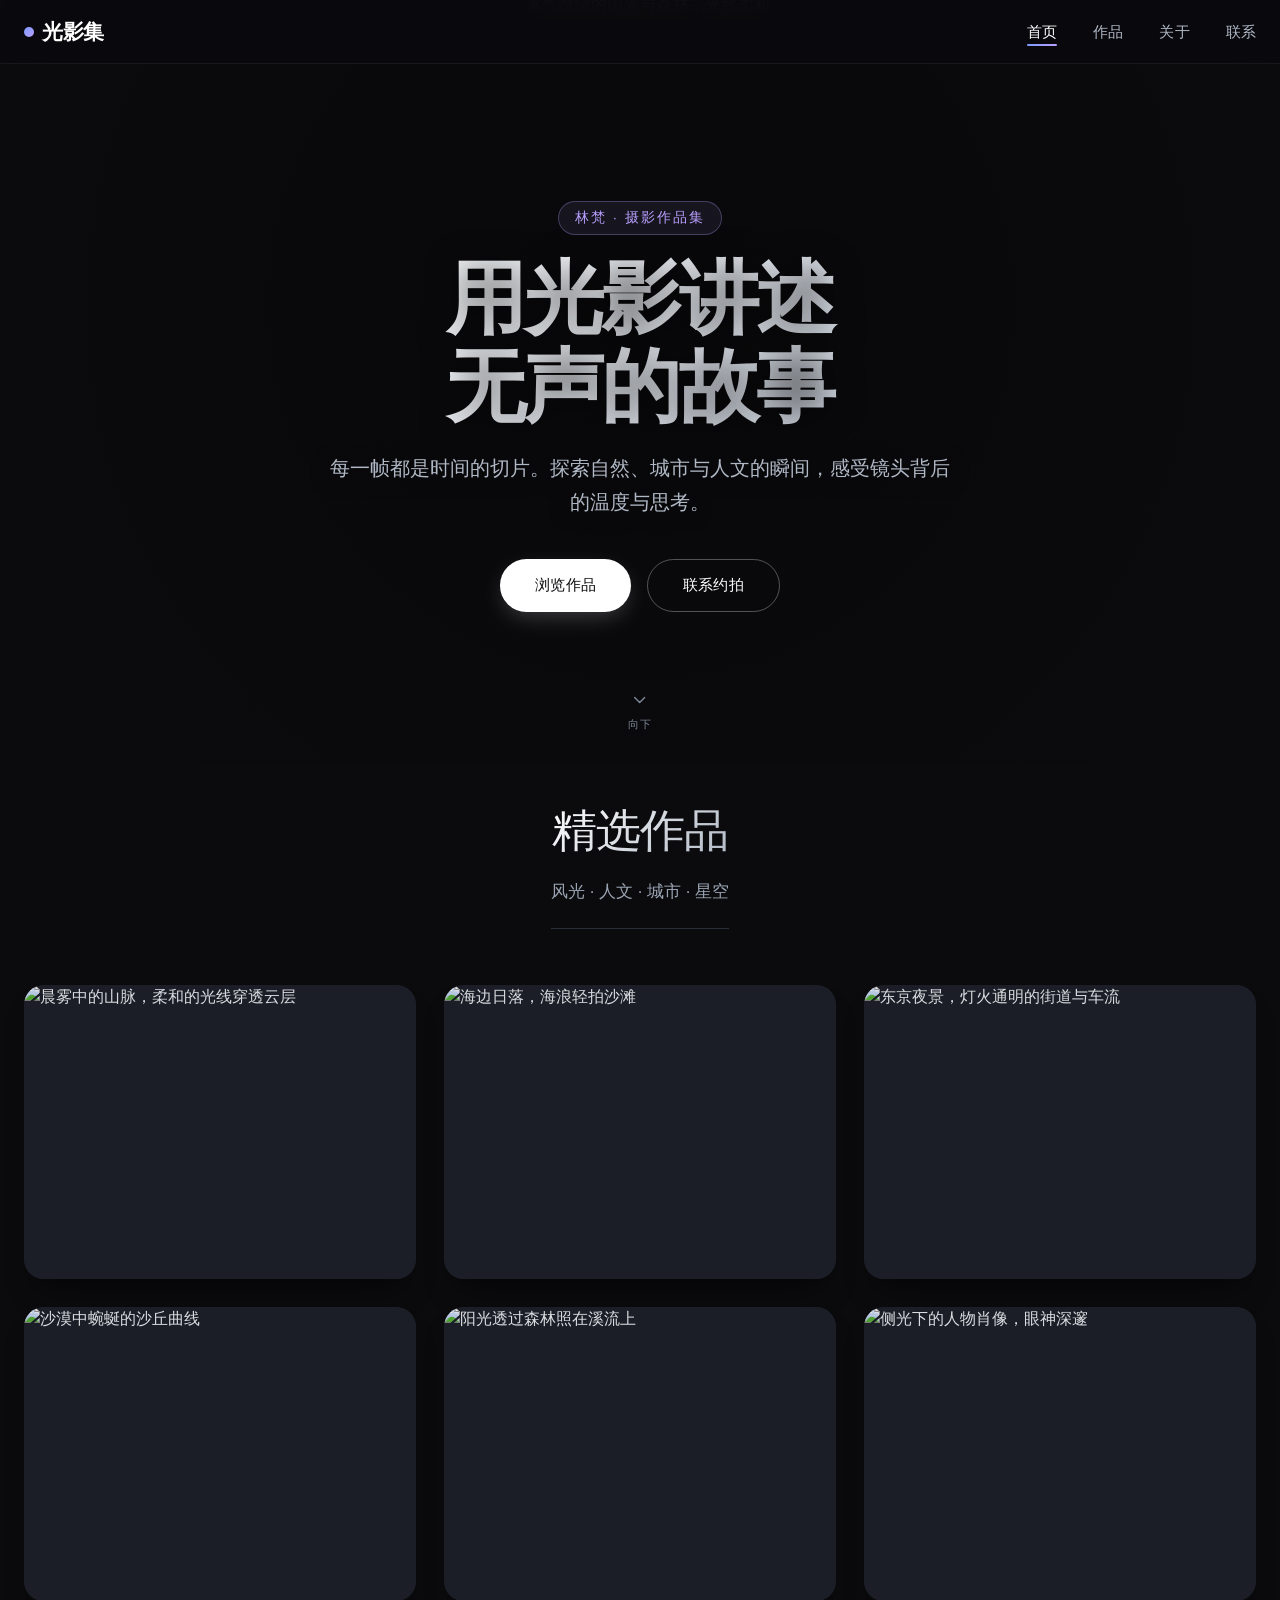
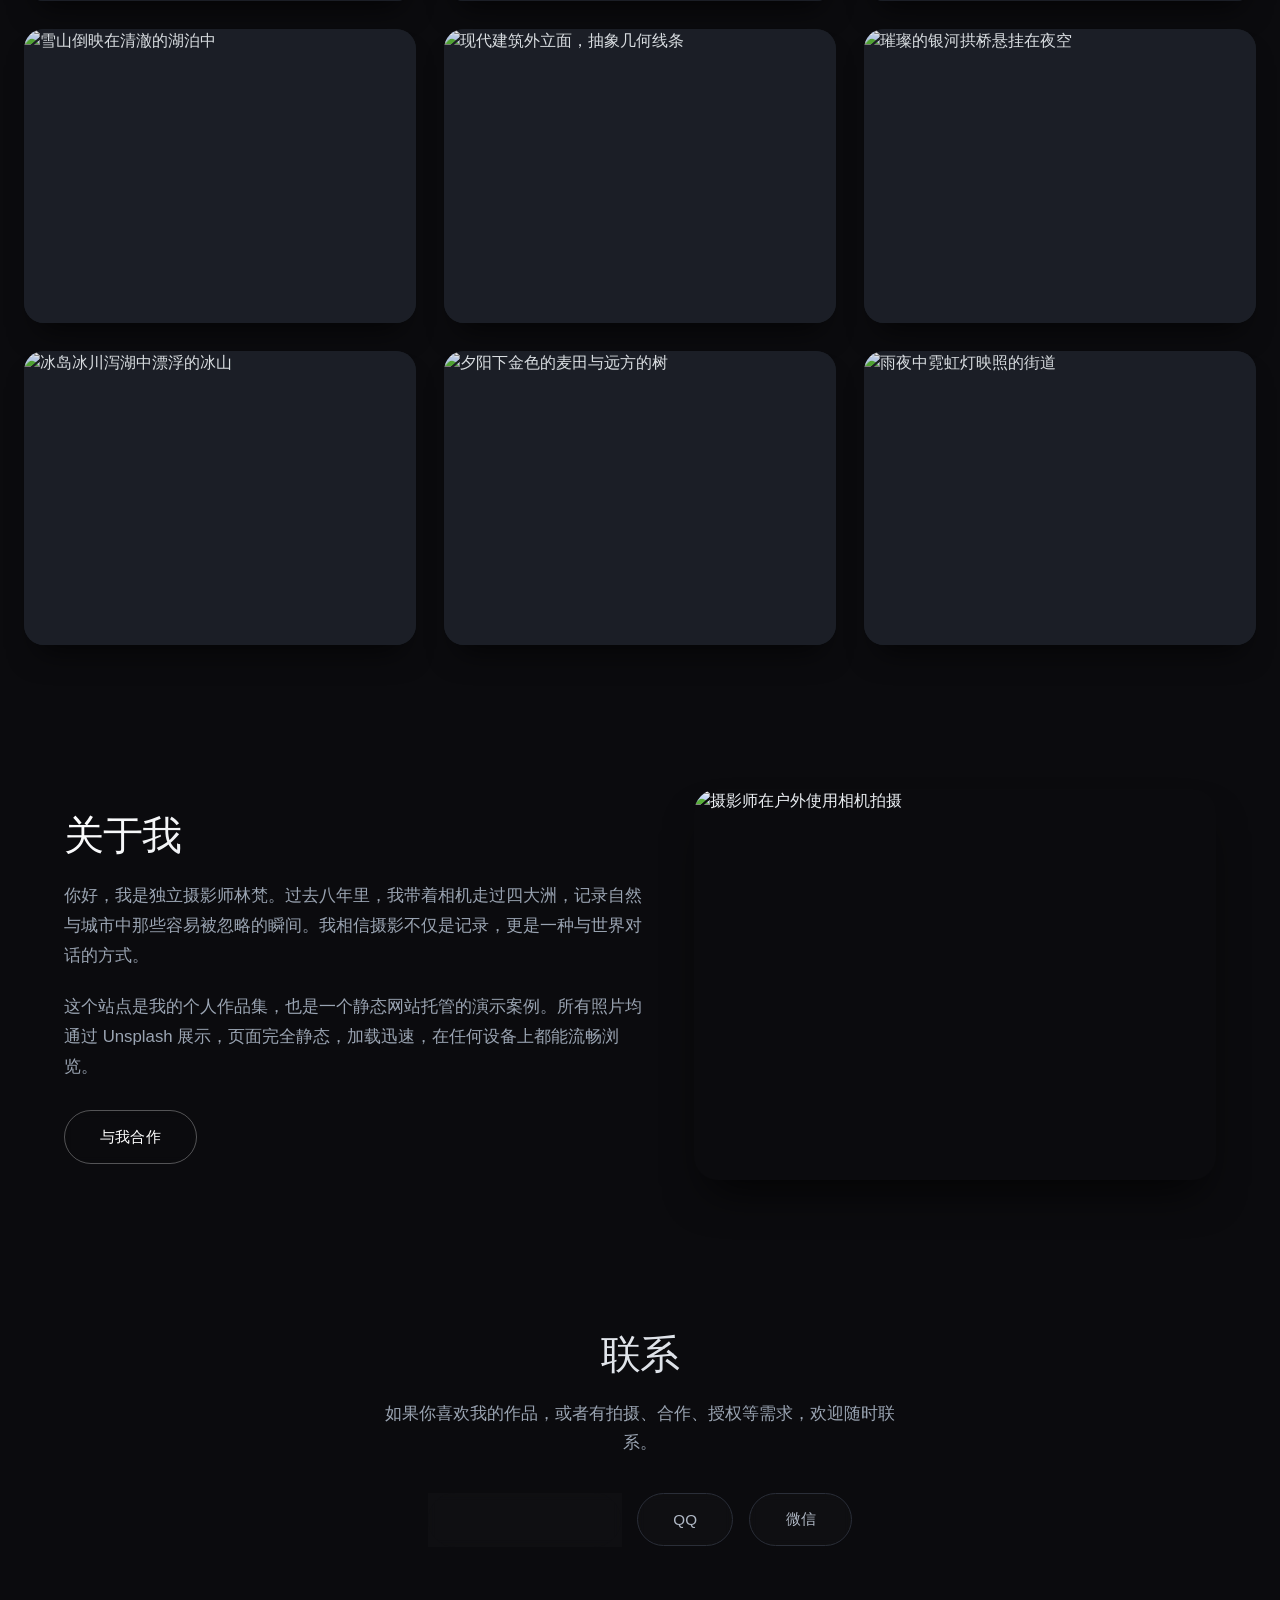
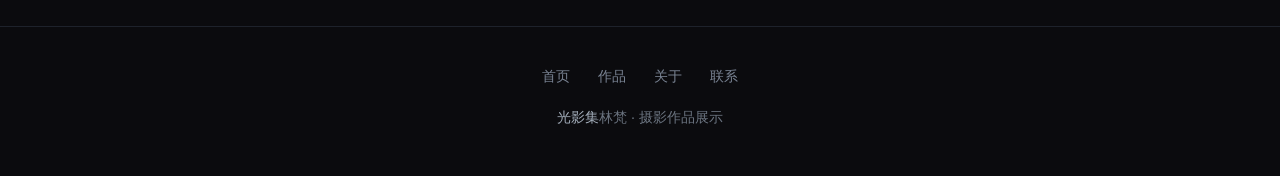
==== guangyingji/index.html @ c577c466 "reset guangyingji qrcode url" ====
<!DOCTYPE html><html lang="zh-CN"><head><meta charset="UTF-8"><meta name="viewport" content="width=device-width, initial-scale=1.0"><title>林梵光影集 · 摄影作品展示</title><style>*{margin:0;padding:0;box-sizing:border-box;}html{scroll-behavior:smooth;scroll-padding-top:90px;}body{font-family:-apple-system,BlinkMacSystemFont,'Segoe UI',Roboto,'Helvetica Neue',Arial,'Noto Sans','PingFang SC','Microsoft YaHei',sans-serif,'Apple Color Emoji','Segoe UI Emoji','Segoe UI Symbol','Noto Color Emoji';background-color:#0b0b0e;color:#eaeef2;line-height:1.5;-webkit-font-smoothing:antialiased;overflow-x:hidden;}.navbar{position:fixed;top:0;left:0;width:100%;z-index:100;padding:1rem 1.5rem;background:rgba(11,11,14,0.72);backdrop-filter:blur(16px);-webkit-backdrop-filter:blur(16px);border-bottom:1px solid rgba(255,255,255,0.06);transition:background 0.3s ease,box-shadow 0.3s ease;}.navbar.scrolled{background:rgba(11,11,14,0.9);box-shadow:0 4px 30px rgba(0,0,0,0.4);}.nav-container{max-width:1440px;margin:0 auto;display:flex;align-items:center;justify-content:space-between;gap:2rem;}.nav-logo{font-size:1.3rem;font-weight:600;letter-spacing:-0.02em;color:#ffffff;text-decoration:none;display:flex;align-items:center;gap:0.5rem;}.nav-logo span{display:inline-block;width:10px;height:10px;background:linear-gradient(135deg,#7d9bff,#b8a0ff);border-radius:50%;}.nav-links{display:flex;align-items:center;gap:2.25rem;list-style:none;}.nav-links a{text-decoration:none;color:#b0b8c5;font-size:0.95rem;font-weight:400;letter-spacing:0.01em;position:relative;padding:0.25rem 0;transition:color 0.25s ease;cursor:pointer;}.nav-links a::after{content:'';position:absolute;left:0;bottom:-2px;width:0;height:2px;background:linear-gradient(90deg,#7d9bff,#b8a0ff);transition:width 0.3s cubic-bezier(0.2,0.9,0.3,1);border-radius:2px;}.nav-links a:hover{color:#ffffff;}.nav-links a:hover::after{width:100%;}.nav-links a.active{color:#ffffff;}.nav-links a.active::after{width:100%;}.nav-toggle{display:none;flex-direction:column;gap:5px;cursor:pointer;background:transparent;border:none;padding:4px;}.nav-toggle span{display:block;width:24px;height:2px;background:#eaeef2;border-radius:2px;transition:transform 0.3s ease,opacity 0.3s ease;}.hero{position:relative;min-height:85vh;display:flex;align-items:center;justify-content:center;text-align:center;overflow:hidden;padding:7rem 1.5rem 4rem;}.hero-bg{position:absolute;inset:0;z-index:0;}.hero-bg img{width:100%;height:100%;object-fit:cover;display:block;filter:brightness(0.45) contrast(1.08) saturate(0.9);transform:scale(1.02);transition:transform 8s ease;}.hero:hover .hero-bg img{transform:scale(1.08);}.hero-overlay{position:absolute;inset:0;z-index:1;background:radial-gradient(circle at 50% 40%,rgba(0,0,0,0.25) 0%,rgba(11,11,14,0.85) 100%),linear-gradient(to bottom,rgba(11,11,14,0.3) 0%,rgba(11,11,14,0.95) 90%,#0b0b0e 100%);}.hero-content{position:relative;z-index:2;max-width:900px;margin:0 auto;animation:fadeInUp 1s cubic-bezier(0.2,0.9,0.3,1) both;}@keyframes fadeInUp{from{opacity:0;transform:translateY(24px);}to{opacity:1;transform:translateY(0);}}.hero-content .hero-tagline{display:inline-block;font-size:0.85rem;font-weight:500;letter-spacing:0.15em;text-transform:uppercase;color:#b8a0ff;margin-bottom:1.25rem;padding:0.35rem 1rem;border:1px solid rgba(184,160,255,0.3);border-radius:100px;background:rgba(184,160,255,0.08);backdrop-filter:blur(4px);}.hero-content h1{font-size:clamp(2.6rem,7vw,5rem);font-weight:600;letter-spacing:-0.03em;line-height:1.1;margin-bottom:1.25rem;background:linear-gradient(135deg,#ffffff 0%,#c8d0dc 100%);-webkit-background-clip:text;background-clip:text;color:transparent;text-shadow:0 4px 30px rgba(0,0,0,0.5);}.hero-content p{font-size:clamp(1rem,2vw,1.25rem);font-weight:300;color:#b0b8c5;max-width:620px;margin:0 auto 2.5rem;line-height:1.7;text-shadow:0 2px 20px rgba(0,0,0,0.6);}.hero-actions{display:flex;flex-wrap:wrap;gap:1rem;justify-content:center;}.btn{display:inline-flex;align-items:center;justify-content:center;padding:0.9rem 2.2rem;font-size:0.95rem;font-weight:500;font-family:inherit;border-radius:100px;text-decoration:none;cursor:pointer;border:none;transition:transform 0.25s ease,box-shadow 0.3s ease,background 0.3s ease,color 0.3s ease;letter-spacing:0.01em;}.btn-primary{background:#ffffff;color:#0b0b0e;box-shadow:0 8px 24px -6px rgba(255,255,255,0.25);}.btn-primary:hover{transform:translateY(-2px);background:#f0f2f5;box-shadow:0 14px 32px -8px rgba(255,255,255,0.35);}.btn-outline{background:transparent;color:#ffffff;border:1.5px solid rgba(255,255,255,0.3);backdrop-filter:blur(4px);}.btn-outline:hover{transform:translateY(-2px);border-color:rgba(255,255,255,0.7);background:rgba(255,255,255,0.06);box-shadow:0 10px 28px -10px rgba(255,255,255,0.2);}.scroll-indicator{position:absolute;bottom:2rem;left:50%;transform:translateX(-50%);z-index:3;display:flex;flex-direction:column;align-items:center;gap:0.4rem;color:#7a8494;font-size:0.7rem;letter-spacing:0.12em;text-transform:uppercase;animation:bounce 2.4s infinite;cursor:pointer;text-decoration:none;transition:color 0.3s;}.scroll-indicator:hover{color:#b0b8c5;}.scroll-indicator svg{width:20px;height:20px;stroke:currentColor;stroke-width:1.8;fill:none;}@keyframes bounce{0%,20%,50%,80%,100%{transform:translateX(-50%) translateY(0);}40%{transform:translateX(-50%) translateY(6px);}60%{transform:translateX(-50%) translateY(3px);}}.gallery{max-width:1440px;margin:0 auto;padding:2rem 1.5rem 4rem;scroll-margin-top:80px;}.gallery-header{display:flex;flex-direction:column;align-items:center;text-align:center;margin-bottom:3.5rem;}.gallery-header h2{font-size:clamp(1.9rem,4vw,2.8rem);font-weight:500;letter-spacing:-0.02em;background:linear-gradient(135deg,#ffffff 0%,#b0b8c5 100%);-webkit-background-clip:text;background-clip:text;color:transparent;margin-bottom:0.9rem;}.gallery-header p{font-size:1.05rem;font-weight:300;color:#9aa4b2;max-width:600px;margin:0 auto;border-bottom:1px solid #2a2e38;padding-bottom:1.5rem;}.photo-grid{display:grid;grid-template-columns:repeat(auto-fill,minmax(300px,1fr));gap:1.75rem;}.photo-card{position:relative;border-radius:20px;overflow:hidden;background-color:#16191f;box-shadow:0 20px 30px -15px rgba(0,0,0,0.7);transition:transform 0.3s cubic-bezier(0.2,0.9,0.3,1),box-shadow 0.3s ease;aspect-ratio:4 / 3;cursor:pointer;display:block;}.photo-card:hover{transform:translateY(-6px);box-shadow:0 30px 40px -15px rgba(0,0,0,0.9);}.photo-card img{width:100%;height:100%;object-fit:cover;display:block;transition:transform 0.6s cubic-bezier(0.2,0.9,0.3,1),filter 0.3s ease;filter:brightness(0.92) contrast(1.02);background:#1f232b;}.photo-card:hover img{transform:scale(1.04);filter:brightness(1) contrast(1.05);}.photo-overlay{position:absolute;inset:0;background:linear-gradient(to top,rgba(0,0,0,0.75) 0%,rgba(0,0,0,0.2) 50%,transparent 100%);opacity:0;transition:opacity 0.35s ease;display:flex;flex-direction:column;justify-content:flex-end;padding:1.5rem;pointer-events:none;}.photo-card:hover .photo-overlay{opacity:1;}.photo-overlay h3{font-size:1.3rem;font-weight:500;letter-spacing:-0.01em;color:white;margin-bottom:0.25rem;transform:translateY(8px);transition:transform 0.35s cubic-bezier(0.2,0.9,0.3,1);}.photo-overlay p{font-size:0.85rem;font-weight:400;color:#cbd5e1;text-transform:uppercase;letter-spacing:0.04em;transform:translateY(8px);transition:transform 0.35s cubic-bezier(0.2,0.9,0.3,1) 0.05s;}.photo-card:hover .photo-overlay h3,.photo-card:hover .photo-overlay p{transform:translateY(0);}.lightbox{position:fixed;inset:0;z-index:1000;display:flex;align-items:center;justify-content:center;opacity:0;visibility:hidden;transition:opacity 0.4s ease,visibility 0.4s ease;}.lightbox.open{opacity:1;visibility:visible;}.lightbox-backdrop{position:absolute;inset:0;background:rgba(5,5,8,0.92);backdrop-filter:blur(20px);-webkit-backdrop-filter:blur(20px);cursor:pointer;}.lightbox-content{position:relative;z-index:1;max-width:min(1100px,92vw);max-height:90vh;display:flex;flex-direction:column;transform:scale(0.94);transition:transform 0.4s cubic-bezier(0.2,0.9,0.3,1);}.lightbox.open .lightbox-content{transform:scale(1);}.lightbox-image-wrapper{position:relative;border-radius:20px;overflow:hidden;background:#16191f;box-shadow:0 40px 80px -20px rgba(0,0,0,0.9);flex:1 1 auto;min-height:0;display:flex;align-items:center;justify-content:center;}.lightbox-image-wrapper img{width:100%;height:auto;max-height:78vh;object-fit:contain;display:block;background:#0b0b0e;}.lightbox-info{display:flex;align-items:center;justify-content:space-between;gap:1.5rem;padding:1.25rem 0.5rem 0;flex-wrap:wrap;}.lightbox-info-text h3{font-size:1.4rem;font-weight:500;letter-spacing:-0.01em;color:#ffffff;margin-bottom:0.2rem;}.lightbox-info-text p{font-size:0.85rem;font-weight:400;color:#8a94a3;text-transform:uppercase;letter-spacing:0.06em;}.lightbox-close{background:rgba(255,255,255,0.08);border:1px solid rgba(255,255,255,0.12);color:#eaeef2;width:44px;height:44px;border-radius:50%;display:flex;align-items:center;justify-content:center;cursor:pointer;transition:background 0.25s ease,transform 0.25s ease,border-color 0.25s ease;flex-shrink:0;}.lightbox-close:hover{background:rgba(255,255,255,0.16);transform:rotate(90deg);border-color:rgba(255,255,255,0.3);}.lightbox-close svg{width:20px;height:20px;stroke:currentColor;stroke-width:2;fill:none;stroke-linecap:round;}.lightbox-nav{position:absolute;top:50%;transform:translateY(-50%);z-index:2;width:52px;height:52px;border-radius:50%;background:rgba(20,22,28,0.8);backdrop-filter:blur(10px);border:1px solid rgba(255,255,255,0.1);color:#ffffff;display:flex;align-items:center;justify-content:center;cursor:pointer;transition:background 0.25s ease,transform 0.25s ease,border-color 0.25s ease;opacity:0;}.lightbox:hover .lightbox-nav{opacity:1;}.lightbox-nav:hover{background:rgba(40,44,54,0.95);border-color:rgba(255,255,255,0.3);}.lightbox-nav.prev{left:1.5rem;}.lightbox-nav.next{right:1.5rem;}.lightbox-nav svg{width:22px;height:22px;stroke:currentColor;stroke-width:2;fill:none;stroke-linecap:round;stroke-linejoin:round;}.about-section{max-width:1200px;margin:0 auto;padding:5rem 1.5rem;scroll-margin-top:80px;}.about-inner{display:flex;flex-wrap:wrap;gap:3rem;align-items:center;}.about-text{flex:1 1 400px;}.about-text h2{font-size:clamp(1.9rem,3.5vw,2.5rem);font-weight:500;letter-spacing:-0.02em;margin-bottom:1rem;background:linear-gradient(135deg,#ffffff,#c0c8d4);-webkit-background-clip:text;background-clip:text;color:transparent;}.about-text p{color:#9aa4b2;font-weight:300;font-size:1.05rem;line-height:1.8;margin-bottom:1.25rem;}.about-image{flex:1 1 340px;border-radius:24px;overflow:hidden;box-shadow:0 24px 44px -16px rgba(0,0,0,0.8);aspect-ratio:4 / 3;}.about-image img{width:100%;height:100%;object-fit:cover;display:block;transition:transform 0.8s ease;}.about-image:hover img{transform:scale(1.03);}.contact-section{max-width:900px;margin:0 auto;padding:4rem 1.5rem 5rem;text-align:center;scroll-margin-top:80px;}.contact-section h2{font-size:clamp(1.9rem,3.5vw,2.5rem);font-weight:500;letter-spacing:-0.02em;margin-bottom:1rem;background:linear-gradient(135deg,#ffffff,#c0c8d4);-webkit-background-clip:text;background-clip:text;color:transparent;}.contact-section > p{color:#9aa4b2;font-weight:300;font-size:1.05rem;max-width:540px;margin:0 auto 2.2rem;line-height:1.7;}.contact-links{display:flex;flex-wrap:wrap;gap:1rem;justify-content:center;}.contact-links .btn-outline{border-color:#2a2e38;color:#b0b8c5;background:rgba(255,255,255,0.02);}.contact-links .btn-outline:hover{border-color:#5a6578;color:#ffffff;background:rgba(255,255,255,0.05);}.footer{text-align:center;padding:2.5rem 1.5rem 3rem;font-size:0.9rem;font-weight:300;color:#6b7480;border-top:1px solid #1e222b;}.footer span{color:#a5b0bd;font-weight:400;}.footer-links{display:flex;justify-content:center;gap:1.75rem;margin-bottom:1.2rem;flex-wrap:wrap;}.footer-links a{color:#7a8494;text-decoration:none;font-size:0.85rem;transition:color 0.25s ease;cursor:pointer;}.footer-links a:hover{color:#ffffff;}.qr-modal{position:fixed;inset:0;z-index:1100;display:flex;align-items:center;justify-content:center;opacity:0;visibility:hidden;transition:opacity 0.35s ease,visibility 0.35s ease;}.qr-modal.open{opacity:1;visibility:visible;}.qr-modal-backdrop{position:absolute;inset:0;background:rgba(5,5,8,0.88);backdrop-filter:blur(16px);-webkit-backdrop-filter:blur(16px);cursor:pointer;}.qr-modal-content{position:relative;z-index:1;background:#16191f;border:1px solid rgba(255,255,255,0.08);border-radius:24px;padding:2.5rem 2rem 2rem;text-align:center;max-width:340px;width:90%;box-shadow:0 40px 80px -20px rgba(0,0,0,0.9);transform:scale(0.92);transition:transform 0.35s cubic-bezier(0.2,0.9,0.3,1);}.qr-modal.open .qr-modal-content{transform:scale(1);}.qr-modal-content h3{font-size:1.3rem;font-weight:500;color:#ffffff;margin-bottom:0.5rem;}.qr-modal-content > p{font-size:0.9rem;color:#8a94a3;margin-bottom:1.5rem;}.qr-image{width:220px;height:220px;border-radius:12px;background:#fff;padding:8px;display:block;margin:0 auto 1.25rem;}.qr-id{font-size:0.9rem;color:#b0b8c5;}.qr-id strong{color:#ffffff;font-weight:500;}.qr-close{position:absolute;top:1rem;right:1rem;width:36px;height:36px;border-radius:50%;background:rgba(255,255,255,0.06);border:1px solid rgba(255,255,255,0.1);color:#eaeef2;display:flex;align-items:center;justify-content:center;cursor:pointer;transition:background 0.25s ease,transform 0.25s ease;}.qr-close:hover{background:rgba(255,255,255,0.14);transform:rotate(90deg);}.qr-close svg{width:18px;height:18px;stroke:currentColor;stroke-width:2;fill:none;stroke-linecap:round;}.qr-copy-btn{margin-top:0.85rem;font-size:0.85rem;padding:0.6rem 1.4rem;}@media (max-width:820px){.nav-links{gap:1.5rem;}}@media (max-width:640px){.navbar{padding:0.85rem 1rem;}.nav-toggle{display:flex;}.nav-links{position:absolute;top:100%;left:0;width:100%;flex-direction:column;align-items:flex-start;gap:0;background:rgba(11,11,14,0.97);backdrop-filter:blur(20px);-webkit-backdrop-filter:blur(20px);border-bottom:1px solid rgba(255,255,255,0.06);max-height:0;overflow:hidden;transition:max-height 0.4s cubic-bezier(0.2,0.9,0.3,1),padding 0.4s ease;padding:0 1.5rem;}.nav-links.open{max-height:320px;padding:1rem 1.5rem 1.5rem;}.nav-links li{width:100%;}.nav-links a{display:block;padding:0.75rem 0;font-size:1.05rem;border-bottom:1px solid rgba(255,255,255,0.04);}.nav-links a::after{display:none;}.hero{min-height:75vh;padding:6rem 1.25rem 3rem;}.hero-content h1{font-size:2.4rem;}.hero-actions .btn{padding:0.8rem 1.8rem;font-size:0.9rem;}.gallery{padding:1.5rem 1rem 3rem;}.photo-grid{gap:1rem;grid-template-columns:repeat(auto-fill,minmax(260px,1fr));}.photo-overlay h3{font-size:1.1rem;}.photo-overlay p{font-size:0.75rem;}.about-section{padding:3rem 1rem;}.about-inner{gap:2rem;}.contact-section{padding:3rem 1rem 4rem;}.footer{padding:2rem 1rem 2.5rem;}.lightbox-nav{width:42px;height:42px;opacity:1;}.lightbox-nav.prev{left:0.75rem;}.lightbox-nav.next{right:0.75rem;}.lightbox-nav svg{width:18px;height:18px;}.lightbox-image-wrapper img{max-height:60vh;}.lightbox-info{padding:0.9rem 0.25rem 0;flex-direction:column;align-items:flex-start;gap:0.75rem;}.lightbox-info-text h3{font-size:1.15rem;}.lightbox-close{position:absolute;top:-3.2rem;right:0;width:38px;height:38px;}.qr-image{width:180px;height:180px;}}.photo-card:focus-visible,.btn:focus-visible,.nav-links a:focus-visible,.lightbox-close:focus-visible,.lightbox-nav:focus-visible,.qr-close:focus-visible{outline:2px solid #7d9bff;outline-offset:4px;}</style></head><body><nav class=navbar id=navbar><div class=nav-container><a href=#home class=nav-logo data-scroll><span></span>光影集</a><input type=checkbox id=nav-toggle-checkbox style=display:none aria-hidden=true><label for=nav-toggle-checkbox class=nav-toggle aria-label=打开导航菜单><span></span><span></span><span></span></label><ul class=nav-links id=navLinks><li><a href=#home class=active data-scroll>首页</a></li><li><a href=#works data-scroll>作品</a></li><li><a href=#about data-scroll>关于</a></li><li><a href=#contact data-scroll>联系</a></li></ul></div></nav><section class=hero id=home><div class=hero-bg><img src=bg.webp alt=雾气缭绕的山谷与森林，光线柔和 fetchpriority=high></div><div class=hero-overlay></div><div class=hero-content><span class=hero-tagline>林梵 · 摄影作品集</span><h1>用光影讲述<br>无声的故事</h1><p>每一帧都是时间的切片。探索自然、城市与人文的瞬间，感受镜头背后的温度与思考。</p><div class=hero-actions><a href=#works class="btn btn-primary" data-scroll>浏览作品</a> <a href=#contact class="btn btn-outline" data-scroll>联系约拍</a></div></div><a href=#works class=scroll-indicator aria-label=向下滚动浏览作品 data-scroll><svg viewbox="0 0 24 24" stroke-linecap=round stroke-linejoin=round><polyline points="6 9 12 15 18 9"></polyline></svg> 向下</a></section><section class=gallery id=works><header class=gallery-header><h2>精选作品</h2><p>风光 · 人文 · 城市 · 星空</p></header><div class=photo-grid id=photoGrid><div class=photo-card data-title=晨雾山脊 data-location="阿尔卑斯 · 2024" tabindex=0 role=button aria-label=查看作品：晨雾中的山脉><img src=01.webp alt=晨雾中的山脉，柔和的光线穿透云层 loading=lazy data-full=01.webp><div class=photo-overlay><h3>晨雾山脊</h3><p>阿尔卑斯 · 2024</p></div></div><div class=photo-card data-title=潮汐余晖 data-location="黄金海岸 · 2023" tabindex=0 role=button aria-label=查看作品：海边日落><img src=02.webp alt=海边日落，海浪轻拍沙滩 loading=lazy data-full=02.webp><div class=photo-overlay><h3>潮汐余晖</h3><p>黄金海岸 · 2023</p></div></div><div class=photo-card data-title=霓虹迷宫 data-location="东京 · 2024" tabindex=0 role=button aria-label=查看作品：都市夜景><img src=03.webp alt=东京夜景，灯火通明的街道与车流 loading=lazy data-full=03.webp><div class=photo-overlay><h3>霓虹迷宫</h3><p>东京 · 2024</p></div></div><div class=photo-card data-title=流沙之韵 data-location="撒哈拉 · 2022" tabindex=0 role=button aria-label=查看作品：沙漠线条><img src=04.webp alt=沙漠中蜿蜒的沙丘曲线 loading=lazy data-full=04.webp><div class=photo-overlay><h3>流沙之韵</h3><p>撒哈拉 · 2022</p></div></div><div class=photo-card data-title=林间光隙 data-location="俄勒冈 · 2023" tabindex=0 role=button aria-label=查看作品：森林溪流><img src=05.webp alt=阳光透过森林照在溪流上 loading=lazy data-full=05.webp><div class=photo-overlay><h3>林间光隙</h3><p>俄勒冈 · 2023</p></div></div><div class=photo-card data-title=凝视 data-location="肖像系列 · 2024" tabindex=0 role=button aria-label=查看作品：人物肖像><img src=06.webp alt=侧光下的人物肖像，眼神深邃 loading=lazy data-full=06.webp><div class=photo-overlay><h3>凝视</h3><p>肖像系列 · 2024</p></div></div><div class=photo-card data-title=镜界 data-location="巴塔哥尼亚 · 2023" tabindex=0 role=button aria-label=查看作品：雪山与湖泊><img src=07.webp alt=雪山倒映在清澈的湖泊中 loading=lazy data-full=07.webp><div class=photo-overlay><h3>镜界</h3><p>巴塔哥尼亚 · 2023</p></div></div><div class=photo-card data-title=构成主义 data-location="芝加哥 · 2024" tabindex=0 role=button aria-label=查看作品：建筑几何><img src=08.webp alt=现代建筑外立面，抽象几何线条 loading=lazy data-full=08.webp><div class=photo-overlay><h3>构成主义</h3><p>芝加哥 · 2024</p></div></div><div class=photo-card data-title=星河入梦 data-location="暗夜公园 · 2023" tabindex=0 role=button aria-label=查看作品：星空银河><img src=09.webp alt=璀璨的银河拱桥悬挂在夜空 loading=lazy data-full=09.webp><div class=photo-overlay><h3>星河入梦</h3><p>暗夜公园 · 2023</p></div></div><div class=photo-card data-title=冰川泻湖 data-location="冰岛 · 2024" tabindex=0 role=button aria-label=查看作品：冰川泻湖><img src=10.webp alt=冰岛冰川泻湖中漂浮的冰山 loading=lazy data-full=10.webp><div class=photo-overlay><h3>冰川泻湖</h3><p>冰岛 · 2024</p></div></div><div class=photo-card data-title=金色麦田 data-location="托斯卡纳 · 2023" tabindex=0 role=button aria-label=查看作品：金色麦田><img src=11.webp alt=夕阳下金色的麦田与远方的树 loading=lazy data-full=11.webp><div class=photo-overlay><h3>金色麦田</h3><p>托斯卡纳 · 2023</p></div></div><div class=photo-card data-title=雨夜街角 data-location="香港 · 2024" tabindex=0 role=button aria-label=查看作品：雨夜街角><img src=12.webp alt=雨夜中霓虹灯映照的街道 loading=lazy data-full=12.webp><div class=photo-overlay><h3>雨夜街角</h3><p>香港 · 2024</p></div></div></div></section><section class=about-section id=about><div class=about-inner><div class=about-text><h2>关于我</h2><p>你好，我是独立摄影师林梵。过去八年里，我带着相机走过四大洲，记录自然与城市中那些容易被忽略的瞬间。我相信摄影不仅是记录，更是一种与世界对话的方式。</p><p>这个站点是我的个人作品集，也是一个静态网站托管的演示案例。所有照片均通过 Unsplash 展示，页面完全静态，加载迅速，在任何设备上都能流畅浏览。</p><a href=#contact class="btn btn-outline" style=margin-top:.5rem data-scroll>与我合作</a></div><div class=about-image><img src=00.webp alt=摄影师在户外使用相机拍摄 loading=lazy></div></div></section><section class=contact-section id=contact><h2>联系</h2><p>如果你喜欢我的作品，或者有拍摄、合作、授权等需求，欢迎随时联系。</p><div class=contact-links><a href=mailto:tomnutx@outlook.com class="btn btn-outline">tomnutx@outlook</a> <button class="btn btn-outline" id=qqBtn type=button>QQ</button> <button class="btn btn-outline" id=wechatBtn type=button>微信</button></div></section><footer class=footer><div class=footer-links><a href=#home data-scroll>首页</a> <a href=#works data-scroll>作品</a> <a href=#about data-scroll>关于</a> <a href=#contact data-scroll>联系</a></div><span>光影集</span>林梵 · 摄影作品展示</footer><div class=lightbox id=lightbox role=dialog aria-modal=true aria-label=图片查看器><div class=lightbox-backdrop id=lightboxBackdrop></div><div class=lightbox-content><div class=lightbox-image-wrapper><img id=lightboxImage src="" alt=""></div><button class="lightbox-nav prev" id=lightboxPrev aria-label=上一张><svg viewbox="0 0 24 24" stroke-linecap=round stroke-linejoin=round><polyline points="15 18 9 12 15 6"></polyline></svg></button> <button class="lightbox-nav next" id=lightboxNext aria-label=下一张><svg viewbox="0 0 24 24" stroke-linecap=round stroke-linejoin=round><polyline points="9 18 15 12 9 6"></polyline></svg></button><div class=lightbox-info><div class=lightbox-info-text><h3 id=lightboxTitle></h3><p id=lightboxLocation></p></div><button class=lightbox-close id=lightboxClose aria-label=关闭灯箱><svg viewbox="0 0 24 24" stroke-linecap=round><line x1=18 y1=6 x2=6 y2=18></line><line x1=6 y1=6 x2=18 y2=18></line></svg></button></div></div></div><div class=qr-modal id=wechatModal role=dialog aria-modal=true aria-label=微信二维码><div class=qr-modal-backdrop id=wechatBackdrop></div><div class=qr-modal-content><button class=qr-close id=wechatClose aria-label=关闭><svg viewbox="0 0 24 24"><line x1=18 y1=6 x2=6 y2=18></line><line x1=6 y1=6 x2=18 y2=18></line></svg></button><h3>扫码添加微信</h3><p>打开微信扫一扫，添加我为好友</p><img src=https://co.tomnut.com/wx-qrcode.png alt=微信二维码 class=qr-image><p class=qr-id>微信号：<strong>your_wechat_id</strong></p><button class="btn btn-outline qr-copy-btn" id=wechatCopyBtn type=button data-copy=your_wechat_id>复制微信号</button></div></div><div class=qr-modal id=qqModal role=dialog aria-modal=true aria-label="QQ 二维码"><div class=qr-modal-backdrop id=qqBackdrop></div><div class=qr-modal-content><button class=qr-close id=qqClose aria-label=关闭><svg viewbox="0 0 24 24"><line x1=18 y1=6 x2=6 y2=18></line><line x1=6 y1=6 x2=18 y2=18></line></svg></button><h3>扫码添加 QQ</h3><p>打开 QQ 扫一扫，添加我为好友</p><img src=https://co.tomnut.com/qq-qrcode.jpg alt="QQ 二维码" class=qr-image><p class=qr-id>QQ 号：<strong>1928606001</strong></p><button class="btn btn-outline qr-copy-btn" id=qqCopyBtn type=button data-copy=1928606001>复制 QQ 号</button></div></div><script>!function(){"use strict";const n=document.getElementById("navbar");window.addEventListener("scroll",(function(){n.classList.toggle("scrolled",window.scrollY>50)}),{passive:!0}),document.querySelectorAll("[data-scroll]").forEach((n=>{n.addEventListener("click",(function(n){const o=this.getAttribute("href");if(o&&o.startsWith("#")){n.preventDefault();const t=document.querySelector(o);if(t){const n=document.getElementById("nav-toggle-checkbox"),c=document.getElementById("navLinks");n&&n.checked&&(n.checked=!1,c.classList.remove("open")),t.scrollIntoView({behavior:"smooth",o:"start"}),history.pushState(null,null,o)}}}))}));const o=document.querySelectorAll("section[id]"),t=document.querySelectorAll(".nav-links a");function c(){let n="home";const c=window.scrollY+140;o.forEach((o=>{c>=o.offsetTop&&(n=o.getAttribute("id"))})),t.forEach((o=>{o.classList.remove("active"),o.getAttribute("href")==="#"+n&&o.classList.add("active")}))}window.addEventListener("scroll",c,{passive:!0}),window.addEventListener("load",c);const e=document.getElementById("nav-toggle-checkbox"),i=document.getElementById("navLinks");e&&i&&e.addEventListener("change",(function(){i.classList.toggle("open",this.checked)}));const u=document.getElementById("lightbox"),s=document.getElementById("lightboxImage"),d=document.getElementById("lightboxTitle"),a=document.getElementById("lightboxLocation"),l=document.getElementById("lightboxClose"),m=document.getElementById("lightboxBackdrop"),h=document.getElementById("lightboxPrev"),r=document.getElementById("lightboxNext"),f=Array.from(document.querySelectorAll(".photo-card"));let w=0,k=!1;function p(n){const o=f[n];if(!o)return;const t=o.querySelector("img"),c=t.dataset.t||t.src;s.src=c,s.alt=t.alt||o.dataset.title||"",d.textContent=o.dataset.title||"",a.textContent=o.dataset.location||"",w=n,k=!0,u.classList.add("open"),document.body.style.overflow="hidden",q(n)}function g(){u.classList.remove("open"),document.body.style.overflow="",k=!1,setTimeout((()=>{k||(s.src="")}),400)}function v(){k&&(w=(w-1+f.length)%f.length,x())}function b(){k&&(w=(w+1)%f.length,x())}function x(){const n=f[w];if(!n)return;const o=n.querySelector("img");s.src=o.dataset.t||o.src,s.alt=o.alt||n.dataset.title||"",d.textContent=n.dataset.title||"",a.textContent=n.dataset.location||"",q(w)}function q(n){[n-1,n+1].forEach((n=>{const o=(n+f.length)%f.length,t=f[o];if(!t)return;const c=t.querySelector("img");(new Image).src=c.dataset.t||c.src}))}f.forEach(((n,o)=>{n.addEventListener("click",(function(){p(o)})),n.addEventListener("keydown",(function(n){"Enter"!==n.key&&" "!==n.key||(n.preventDefault(),p(o))}))})),l.addEventListener("click",g),m.addEventListener("click",g),h.addEventListener("click",(function(n){n.stopPropagation(),v()})),r.addEventListener("click",(function(n){n.stopPropagation(),b()})),document.addEventListener("keydown",(function(n){k&&("Escape"===n.key?g():"ArrowLeft"===n.key?v():"ArrowRight"===n.key&&b())}));let y=0;function B(n,o,t,c,e){const i=document.getElementById(n),u=document.getElementById(o),s=document.getElementById(t),d=document.getElementById(c),a=document.getElementById(e);function l(){u.classList.remove("open"),document.body.style.overflow=""}u&&(i&&i.addEventListener("click",(function(){u.classList.add("open"),document.body.style.overflow="hidden"})),s&&s.addEventListener("click",l),d&&d.addEventListener("click",l),document.addEventListener("keydown",(function(n){"Escape"===n.key&&u.classList.contains("open")&&l()})),a&&a.addEventListener("click",(async function(){const n=this.dataset.i;if(n)try{await navigator.clipboard.writeText(n);const o=this.textContent;this.textContent="已复制 ✓",setTimeout((()=>{this.textContent=o}),1800)}catch(o){prompt("请手动复制：",n)}})))}if(u.addEventListener("touchstart",(function(n){y=n.changedTouches[0].screenX}),{passive:!0}),u.addEventListener("touchend",(function(n){if(!k)return;const o=y-n.changedTouches[0].screenX;Math.abs(o)>50&&(o>0?b():v())}),{passive:!0}),B("wechatBtn","wechatModal","wechatBackdrop","wechatClose","wechatCopyBtn"),B("qqBtn","qqModal","qqBackdrop","qqClose","qqCopyBtn"),window.location.hash){const n=document.querySelector(window.location.hash);n&&setTimeout((()=>{n.scrollIntoView({behavior:"smooth",o:"start"})}),100)}}();</script></body></html>
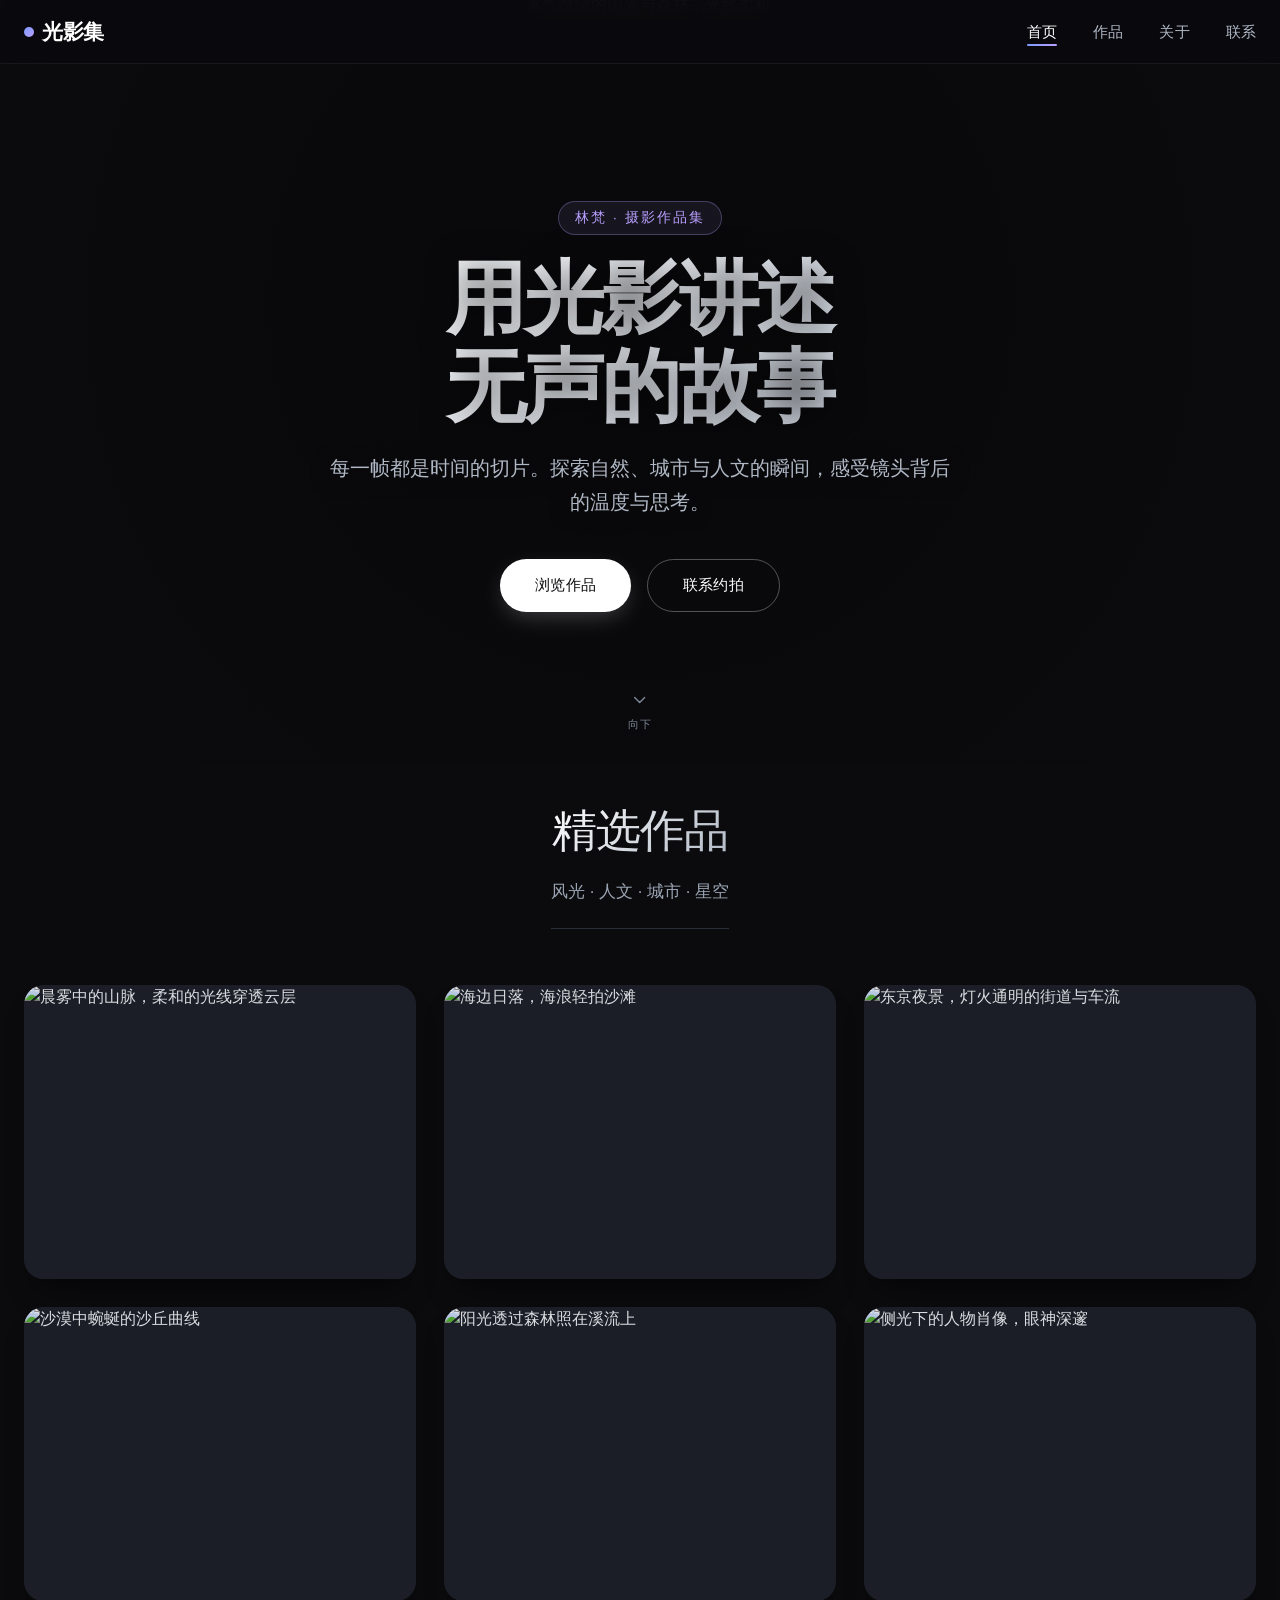
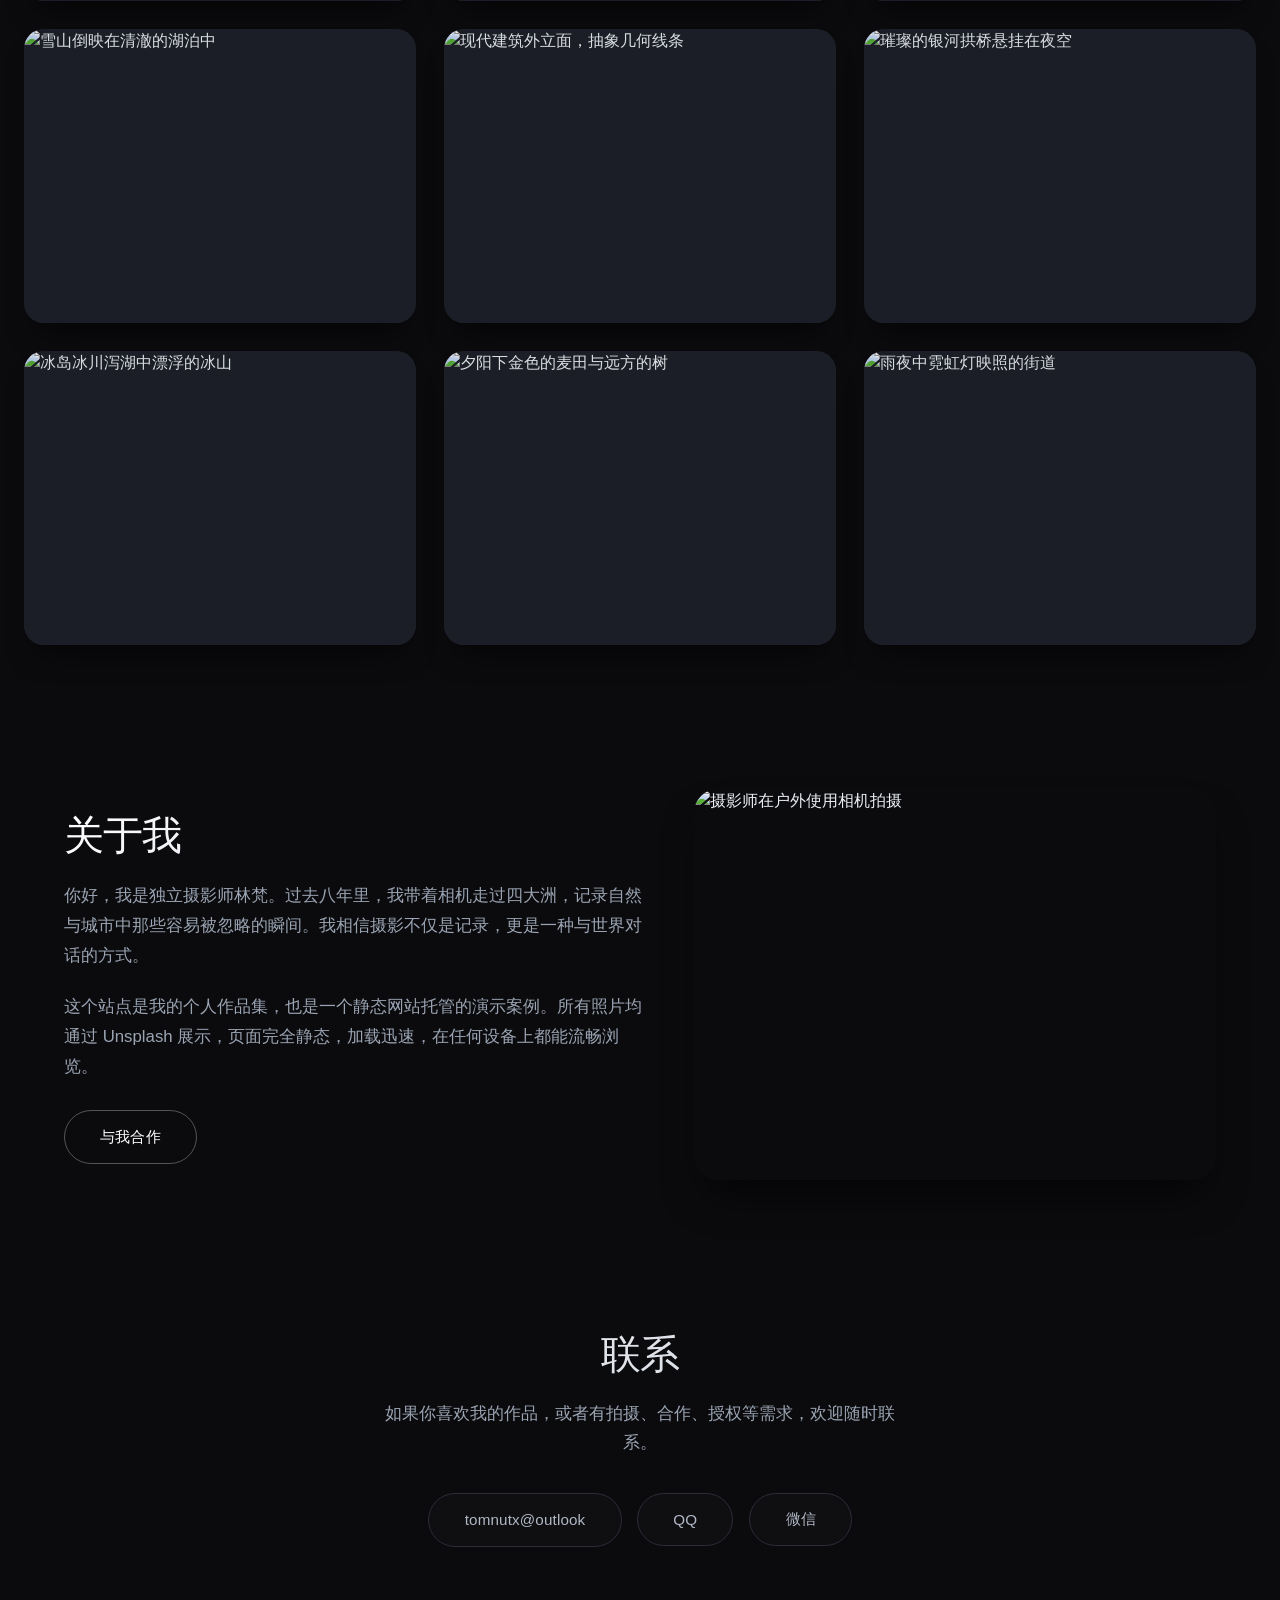
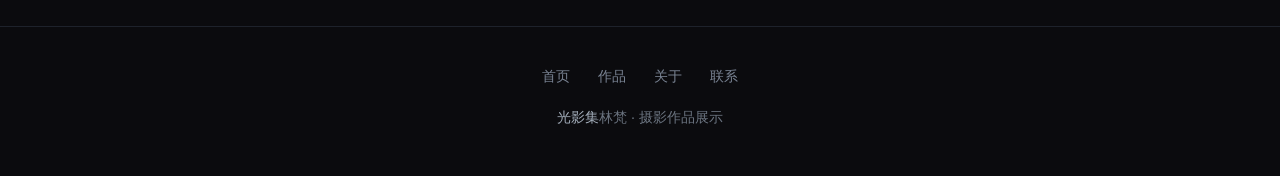
==== commit 11da01b7: "fixed qq number copy" ====
--- a/guangyingji/index.html
+++ b/guangyingji/index.html
@@ -1 +1 @@
-<!DOCTYPE html><html lang="zh-CN"><head><meta charset="UTF-8"><meta name="viewport" content="width=device-width, initial-scale=1.0"><title>林梵光影集 · 摄影作品展示</title><style>*{margin:0;padding:0;box-sizing:border-box;}html{scroll-behavior:smooth;scroll-padding-top:90px;}body{font-family:-apple-system,BlinkMacSystemFont,'Segoe UI',Roboto,'Helvetica Neue',Arial,'Noto Sans','PingFang SC','Microsoft YaHei',sans-serif,'Apple Color Emoji','Segoe UI Emoji','Segoe UI Symbol','Noto Color Emoji';background-color:#0b0b0e;color:#eaeef2;line-height:1.5;-webkit-font-smoothing:antialiased;overflow-x:hidden;}.navbar{position:fixed;top:0;left:0;width:100%;z-index:100;padding:1rem 1.5rem;background:rgba(11,11,14,0.72);backdrop-filter:blur(16px);-webkit-backdrop-filter:blur(16px);border-bottom:1px solid rgba(255,255,255,0.06);transition:background 0.3s ease,box-shadow 0.3s ease;}.navbar.scrolled{background:rgba(11,11,14,0.9);box-shadow:0 4px 30px rgba(0,0,0,0.4);}.nav-container{max-width:1440px;margin:0 auto;display:flex;align-items:center;justify-content:space-between;gap:2rem;}.nav-logo{font-size:1.3rem;font-weight:600;letter-spacing:-0.02em;color:#ffffff;text-decoration:none;display:flex;align-items:center;gap:0.5rem;}.nav-logo span{display:inline-block;width:10px;height:10px;background:linear-gradient(135deg,#7d9bff,#b8a0ff);border-radius:50%;}.nav-links{display:flex;align-items:center;gap:2.25rem;list-style:none;}.nav-links a{text-decoration:none;color:#b0b8c5;font-size:0.95rem;font-weight:400;letter-spacing:0.01em;position:relative;padding:0.25rem 0;transition:color 0.25s ease;cursor:pointer;}.nav-links a::after{content:'';position:absolute;left:0;bottom:-2px;width:0;height:2px;background:linear-gradient(90deg,#7d9bff,#b8a0ff);transition:width 0.3s cubic-bezier(0.2,0.9,0.3,1);border-radius:2px;}.nav-links a:hover{color:#ffffff;}.nav-links a:hover::after{width:100%;}.nav-links a.active{color:#ffffff;}.nav-links a.active::after{width:100%;}.nav-toggle{display:none;flex-direction:column;gap:5px;cursor:pointer;background:transparent;border:none;padding:4px;}.nav-toggle span{display:block;width:24px;height:2px;background:#eaeef2;border-radius:2px;transition:transform 0.3s ease,opacity 0.3s ease;}.hero{position:relative;min-height:85vh;display:flex;align-items:center;justify-content:center;text-align:center;overflow:hidden;padding:7rem 1.5rem 4rem;}.hero-bg{position:absolute;inset:0;z-index:0;}.hero-bg img{width:100%;height:100%;object-fit:cover;display:block;filter:brightness(0.45) contrast(1.08) saturate(0.9);transform:scale(1.02);transition:transform 8s ease;}.hero:hover .hero-bg img{transform:scale(1.08);}.hero-overlay{position:absolute;inset:0;z-index:1;background:radial-gradient(circle at 50% 40%,rgba(0,0,0,0.25) 0%,rgba(11,11,14,0.85) 100%),linear-gradient(to bottom,rgba(11,11,14,0.3) 0%,rgba(11,11,14,0.95) 90%,#0b0b0e 100%);}.hero-content{position:relative;z-index:2;max-width:900px;margin:0 auto;animation:fadeInUp 1s cubic-bezier(0.2,0.9,0.3,1) both;}@keyframes fadeInUp{from{opacity:0;transform:translateY(24px);}to{opacity:1;transform:translateY(0);}}.hero-content .hero-tagline{display:inline-block;font-size:0.85rem;font-weight:500;letter-spacing:0.15em;text-transform:uppercase;color:#b8a0ff;margin-bottom:1.25rem;padding:0.35rem 1rem;border:1px solid rgba(184,160,255,0.3);border-radius:100px;background:rgba(184,160,255,0.08);backdrop-filter:blur(4px);}.hero-content h1{font-size:clamp(2.6rem,7vw,5rem);font-weight:600;letter-spacing:-0.03em;line-height:1.1;margin-bottom:1.25rem;background:linear-gradient(135deg,#ffffff 0%,#c8d0dc 100%);-webkit-background-clip:text;background-clip:text;color:transparent;text-shadow:0 4px 30px rgba(0,0,0,0.5);}.hero-content p{font-size:clamp(1rem,2vw,1.25rem);font-weight:300;color:#b0b8c5;max-width:620px;margin:0 auto 2.5rem;line-height:1.7;text-shadow:0 2px 20px rgba(0,0,0,0.6);}.hero-actions{display:flex;flex-wrap:wrap;gap:1rem;justify-content:center;}.btn{display:inline-flex;align-items:center;justify-content:center;padding:0.9rem 2.2rem;font-size:0.95rem;font-weight:500;font-family:inherit;border-radius:100px;text-decoration:none;cursor:pointer;border:none;transition:transform 0.25s ease,box-shadow 0.3s ease,background 0.3s ease,color 0.3s ease;letter-spacing:0.01em;}.btn-primary{background:#ffffff;color:#0b0b0e;box-shadow:0 8px 24px -6px rgba(255,255,255,0.25);}.btn-primary:hover{transform:translateY(-2px);background:#f0f2f5;box-shadow:0 14px 32px -8px rgba(255,255,255,0.35);}.btn-outline{background:transparent;color:#ffffff;border:1.5px solid rgba(255,255,255,0.3);backdrop-filter:blur(4px);}.btn-outline:hover{transform:translateY(-2px);border-color:rgba(255,255,255,0.7);background:rgba(255,255,255,0.06);box-shadow:0 10px 28px -10px rgba(255,255,255,0.2);}.scroll-indicator{position:absolute;bottom:2rem;left:50%;transform:translateX(-50%);z-index:3;display:flex;flex-direction:column;align-items:center;gap:0.4rem;color:#7a8494;font-size:0.7rem;letter-spacing:0.12em;text-transform:uppercase;animation:bounce 2.4s infinite;cursor:pointer;text-decoration:none;transition:color 0.3s;}.scroll-indicator:hover{color:#b0b8c5;}.scroll-indicator svg{width:20px;height:20px;stroke:currentColor;stroke-width:1.8;fill:none;}@keyframes bounce{0%,20%,50%,80%,100%{transform:translateX(-50%) translateY(0);}40%{transform:translateX(-50%) translateY(6px);}60%{transform:translateX(-50%) translateY(3px);}}.gallery{max-width:1440px;margin:0 auto;padding:2rem 1.5rem 4rem;scroll-margin-top:80px;}.gallery-header{display:flex;flex-direction:column;align-items:center;text-align:center;margin-bottom:3.5rem;}.gallery-header h2{font-size:clamp(1.9rem,4vw,2.8rem);font-weight:500;letter-spacing:-0.02em;background:linear-gradient(135deg,#ffffff 0%,#b0b8c5 100%);-webkit-background-clip:text;background-clip:text;color:transparent;margin-bottom:0.9rem;}.gallery-header p{font-size:1.05rem;font-weight:300;color:#9aa4b2;max-width:600px;margin:0 auto;border-bottom:1px solid #2a2e38;padding-bottom:1.5rem;}.photo-grid{display:grid;grid-template-columns:repeat(auto-fill,minmax(300px,1fr));gap:1.75rem;}.photo-card{position:relative;border-radius:20px;overflow:hidden;background-color:#16191f;box-shadow:0 20px 30px -15px rgba(0,0,0,0.7);transition:transform 0.3s cubic-bezier(0.2,0.9,0.3,1),box-shadow 0.3s ease;aspect-ratio:4 / 3;cursor:pointer;display:block;}.photo-card:hover{transform:translateY(-6px);box-shadow:0 30px 40px -15px rgba(0,0,0,0.9);}.photo-card img{width:100%;height:100%;object-fit:cover;display:block;transition:transform 0.6s cubic-bezier(0.2,0.9,0.3,1),filter 0.3s ease;filter:brightness(0.92) contrast(1.02);background:#1f232b;}.photo-card:hover img{transform:scale(1.04);filter:brightness(1) contrast(1.05);}.photo-overlay{position:absolute;inset:0;background:linear-gradient(to top,rgba(0,0,0,0.75) 0%,rgba(0,0,0,0.2) 50%,transparent 100%);opacity:0;transition:opacity 0.35s ease;display:flex;flex-direction:column;justify-content:flex-end;padding:1.5rem;pointer-events:none;}.photo-card:hover .photo-overlay{opacity:1;}.photo-overlay h3{font-size:1.3rem;font-weight:500;letter-spacing:-0.01em;color:white;margin-bottom:0.25rem;transform:translateY(8px);transition:transform 0.35s cubic-bezier(0.2,0.9,0.3,1);}.photo-overlay p{font-size:0.85rem;font-weight:400;color:#cbd5e1;text-transform:uppercase;letter-spacing:0.04em;transform:translateY(8px);transition:transform 0.35s cubic-bezier(0.2,0.9,0.3,1) 0.05s;}.photo-card:hover .photo-overlay h3,.photo-card:hover .photo-overlay p{transform:translateY(0);}.lightbox{position:fixed;inset:0;z-index:1000;display:flex;align-items:center;justify-content:center;opacity:0;visibility:hidden;transition:opacity 0.4s ease,visibility 0.4s ease;}.lightbox.open{opacity:1;visibility:visible;}.lightbox-backdrop{position:absolute;inset:0;background:rgba(5,5,8,0.92);backdrop-filter:blur(20px);-webkit-backdrop-filter:blur(20px);cursor:pointer;}.lightbox-content{position:relative;z-index:1;max-width:min(1100px,92vw);max-height:90vh;display:flex;flex-direction:column;transform:scale(0.94);transition:transform 0.4s cubic-bezier(0.2,0.9,0.3,1);}.lightbox.open .lightbox-content{transform:scale(1);}.lightbox-image-wrapper{position:relative;border-radius:20px;overflow:hidden;background:#16191f;box-shadow:0 40px 80px -20px rgba(0,0,0,0.9);flex:1 1 auto;min-height:0;display:flex;align-items:center;justify-content:center;}.lightbox-image-wrapper img{width:100%;height:auto;max-height:78vh;object-fit:contain;display:block;background:#0b0b0e;}.lightbox-info{display:flex;align-items:center;justify-content:space-between;gap:1.5rem;padding:1.25rem 0.5rem 0;flex-wrap:wrap;}.lightbox-info-text h3{font-size:1.4rem;font-weight:500;letter-spacing:-0.01em;color:#ffffff;margin-bottom:0.2rem;}.lightbox-info-text p{font-size:0.85rem;font-weight:400;color:#8a94a3;text-transform:uppercase;letter-spacing:0.06em;}.lightbox-close{background:rgba(255,255,255,0.08);border:1px solid rgba(255,255,255,0.12);color:#eaeef2;width:44px;height:44px;border-radius:50%;display:flex;align-items:center;justify-content:center;cursor:pointer;transition:background 0.25s ease,transform 0.25s ease,border-color 0.25s ease;flex-shrink:0;}.lightbox-close:hover{background:rgba(255,255,255,0.16);transform:rotate(90deg);border-color:rgba(255,255,255,0.3);}.lightbox-close svg{width:20px;height:20px;stroke:currentColor;stroke-width:2;fill:none;stroke-linecap:round;}.lightbox-nav{position:absolute;top:50%;transform:translateY(-50%);z-index:2;width:52px;height:52px;border-radius:50%;background:rgba(20,22,28,0.8);backdrop-filter:blur(10px);border:1px solid rgba(255,255,255,0.1);color:#ffffff;display:flex;align-items:center;justify-content:center;cursor:pointer;transition:background 0.25s ease,transform 0.25s ease,border-color 0.25s ease;opacity:0;}.lightbox:hover .lightbox-nav{opacity:1;}.lightbox-nav:hover{background:rgba(40,44,54,0.95);border-color:rgba(255,255,255,0.3);}.lightbox-nav.prev{left:1.5rem;}.lightbox-nav.next{right:1.5rem;}.lightbox-nav svg{width:22px;height:22px;stroke:currentColor;stroke-width:2;fill:none;stroke-linecap:round;stroke-linejoin:round;}.about-section{max-width:1200px;margin:0 auto;padding:5rem 1.5rem;scroll-margin-top:80px;}.about-inner{display:flex;flex-wrap:wrap;gap:3rem;align-items:center;}.about-text{flex:1 1 400px;}.about-text h2{font-size:clamp(1.9rem,3.5vw,2.5rem);font-weight:500;letter-spacing:-0.02em;margin-bottom:1rem;background:linear-gradient(135deg,#ffffff,#c0c8d4);-webkit-background-clip:text;background-clip:text;color:transparent;}.about-text p{color:#9aa4b2;font-weight:300;font-size:1.05rem;line-height:1.8;margin-bottom:1.25rem;}.about-image{flex:1 1 340px;border-radius:24px;overflow:hidden;box-shadow:0 24px 44px -16px rgba(0,0,0,0.8);aspect-ratio:4 / 3;}.about-image img{width:100%;height:100%;object-fit:cover;display:block;transition:transform 0.8s ease;}.about-image:hover img{transform:scale(1.03);}.contact-section{max-width:900px;margin:0 auto;padding:4rem 1.5rem 5rem;text-align:center;scroll-margin-top:80px;}.contact-section h2{font-size:clamp(1.9rem,3.5vw,2.5rem);font-weight:500;letter-spacing:-0.02em;margin-bottom:1rem;background:linear-gradient(135deg,#ffffff,#c0c8d4);-webkit-background-clip:text;background-clip:text;color:transparent;}.contact-section > p{color:#9aa4b2;font-weight:300;font-size:1.05rem;max-width:540px;margin:0 auto 2.2rem;line-height:1.7;}.contact-links{display:flex;flex-wrap:wrap;gap:1rem;justify-content:center;}.contact-links .btn-outline{border-color:#2a2e38;color:#b0b8c5;background:rgba(255,255,255,0.02);}.contact-links .btn-outline:hover{border-color:#5a6578;color:#ffffff;background:rgba(255,255,255,0.05);}.footer{text-align:center;padding:2.5rem 1.5rem 3rem;font-size:0.9rem;font-weight:300;color:#6b7480;border-top:1px solid #1e222b;}.footer span{color:#a5b0bd;font-weight:400;}.footer-links{display:flex;justify-content:center;gap:1.75rem;margin-bottom:1.2rem;flex-wrap:wrap;}.footer-links a{color:#7a8494;text-decoration:none;font-size:0.85rem;transition:color 0.25s ease;cursor:pointer;}.footer-links a:hover{color:#ffffff;}.qr-modal{position:fixed;inset:0;z-index:1100;display:flex;align-items:center;justify-content:center;opacity:0;visibility:hidden;transition:opacity 0.35s ease,visibility 0.35s ease;}.qr-modal.open{opacity:1;visibility:visible;}.qr-modal-backdrop{position:absolute;inset:0;background:rgba(5,5,8,0.88);backdrop-filter:blur(16px);-webkit-backdrop-filter:blur(16px);cursor:pointer;}.qr-modal-content{position:relative;z-index:1;background:#16191f;border:1px solid rgba(255,255,255,0.08);border-radius:24px;padding:2.5rem 2rem 2rem;text-align:center;max-width:340px;width:90%;box-shadow:0 40px 80px -20px rgba(0,0,0,0.9);transform:scale(0.92);transition:transform 0.35s cubic-bezier(0.2,0.9,0.3,1);}.qr-modal.open .qr-modal-content{transform:scale(1);}.qr-modal-content h3{font-size:1.3rem;font-weight:500;color:#ffffff;margin-bottom:0.5rem;}.qr-modal-content > p{font-size:0.9rem;color:#8a94a3;margin-bottom:1.5rem;}.qr-image{width:220px;height:220px;border-radius:12px;background:#fff;padding:8px;display:block;margin:0 auto 1.25rem;}.qr-id{font-size:0.9rem;color:#b0b8c5;}.qr-id strong{color:#ffffff;font-weight:500;}.qr-close{position:absolute;top:1rem;right:1rem;width:36px;height:36px;border-radius:50%;background:rgba(255,255,255,0.06);border:1px solid rgba(255,255,255,0.1);color:#eaeef2;display:flex;align-items:center;justify-content:center;cursor:pointer;transition:background 0.25s ease,transform 0.25s ease;}.qr-close:hover{background:rgba(255,255,255,0.14);transform:rotate(90deg);}.qr-close svg{width:18px;height:18px;stroke:currentColor;stroke-width:2;fill:none;stroke-linecap:round;}.qr-copy-btn{margin-top:0.85rem;font-size:0.85rem;padding:0.6rem 1.4rem;}@media (max-width:820px){.nav-links{gap:1.5rem;}}@media (max-width:640px){.navbar{padding:0.85rem 1rem;}.nav-toggle{display:flex;}.nav-links{position:absolute;top:100%;left:0;width:100%;flex-direction:column;align-items:flex-start;gap:0;background:rgba(11,11,14,0.97);backdrop-filter:blur(20px);-webkit-backdrop-filter:blur(20px);border-bottom:1px solid rgba(255,255,255,0.06);max-height:0;overflow:hidden;transition:max-height 0.4s cubic-bezier(0.2,0.9,0.3,1),padding 0.4s ease;padding:0 1.5rem;}.nav-links.open{max-height:320px;padding:1rem 1.5rem 1.5rem;}.nav-links li{width:100%;}.nav-links a{display:block;padding:0.75rem 0;font-size:1.05rem;border-bottom:1px solid rgba(255,255,255,0.04);}.nav-links a::after{display:none;}.hero{min-height:75vh;padding:6rem 1.25rem 3rem;}.hero-content h1{font-size:2.4rem;}.hero-actions .btn{padding:0.8rem 1.8rem;font-size:0.9rem;}.gallery{padding:1.5rem 1rem 3rem;}.photo-grid{gap:1rem;grid-template-columns:repeat(auto-fill,minmax(260px,1fr));}.photo-overlay h3{font-size:1.1rem;}.photo-overlay p{font-size:0.75rem;}.about-section{padding:3rem 1rem;}.about-inner{gap:2rem;}.contact-section{padding:3rem 1rem 4rem;}.footer{padding:2rem 1rem 2.5rem;}.lightbox-nav{width:42px;height:42px;opacity:1;}.lightbox-nav.prev{left:0.75rem;}.lightbox-nav.next{right:0.75rem;}.lightbox-nav svg{width:18px;height:18px;}.lightbox-image-wrapper img{max-height:60vh;}.lightbox-info{padding:0.9rem 0.25rem 0;flex-direction:column;align-items:flex-start;gap:0.75rem;}.lightbox-info-text h3{font-size:1.15rem;}.lightbox-close{position:absolute;top:-3.2rem;right:0;width:38px;height:38px;}.qr-image{width:180px;height:180px;}}.photo-card:focus-visible,.btn:focus-visible,.nav-links a:focus-visible,.lightbox-close:focus-visible,.lightbox-nav:focus-visible,.qr-close:focus-visible{outline:2px solid #7d9bff;outline-offset:4px;}</style></head><body><nav class=navbar id=navbar><div class=nav-container><a href=#home class=nav-logo data-scroll><span></span>光影集</a><input type=checkbox id=nav-toggle-checkbox style=display:none aria-hidden=true><label for=nav-toggle-checkbox class=nav-toggle aria-label=打开导航菜单><span></span><span></span><span></span></label><ul class=nav-links id=navLinks><li><a href=#home class=active data-scroll>首页</a></li><li><a href=#works data-scroll>作品</a></li><li><a href=#about data-scroll>关于</a></li><li><a href=#contact data-scroll>联系</a></li></ul></div></nav><section class=hero id=home><div class=hero-bg><img src=bg.webp alt=雾气缭绕的山谷与森林，光线柔和 fetchpriority=high></div><div class=hero-overlay></div><div class=hero-content><span class=hero-tagline>林梵 · 摄影作品集</span><h1>用光影讲述<br>无声的故事</h1><p>每一帧都是时间的切片。探索自然、城市与人文的瞬间，感受镜头背后的温度与思考。</p><div class=hero-actions><a href=#works class="btn btn-primary" data-scroll>浏览作品</a> <a href=#contact class="btn btn-outline" data-scroll>联系约拍</a></div></div><a href=#works class=scroll-indicator aria-label=向下滚动浏览作品 data-scroll><svg viewbox="0 0 24 24" stroke-linecap=round stroke-linejoin=round><polyline points="6 9 12 15 18 9"></polyline></svg> 向下</a></section><section class=gallery id=works><header class=gallery-header><h2>精选作品</h2><p>风光 · 人文 · 城市 · 星空</p></header><div class=photo-grid id=photoGrid><div class=photo-card data-title=晨雾山脊 data-location="阿尔卑斯 · 2024" tabindex=0 role=button aria-label=查看作品：晨雾中的山脉><img src=01.webp alt=晨雾中的山脉，柔和的光线穿透云层 loading=lazy data-full=01.webp><div class=photo-overlay><h3>晨雾山脊</h3><p>阿尔卑斯 · 2024</p></div></div><div class=photo-card data-title=潮汐余晖 data-location="黄金海岸 · 2023" tabindex=0 role=button aria-label=查看作品：海边日落><img src=02.webp alt=海边日落，海浪轻拍沙滩 loading=lazy data-full=02.webp><div class=photo-overlay><h3>潮汐余晖</h3><p>黄金海岸 · 2023</p></div></div><div class=photo-card data-title=霓虹迷宫 data-location="东京 · 2024" tabindex=0 role=button aria-label=查看作品：都市夜景><img src=03.webp alt=东京夜景，灯火通明的街道与车流 loading=lazy data-full=03.webp><div class=photo-overlay><h3>霓虹迷宫</h3><p>东京 · 2024</p></div></div><div class=photo-card data-title=流沙之韵 data-location="撒哈拉 · 2022" tabindex=0 role=button aria-label=查看作品：沙漠线条><img src=04.webp alt=沙漠中蜿蜒的沙丘曲线 loading=lazy data-full=04.webp><div class=photo-overlay><h3>流沙之韵</h3><p>撒哈拉 · 2022</p></div></div><div class=photo-card data-title=林间光隙 data-location="俄勒冈 · 2023" tabindex=0 role=button aria-label=查看作品：森林溪流><img src=05.webp alt=阳光透过森林照在溪流上 loading=lazy data-full=05.webp><div class=photo-overlay><h3>林间光隙</h3><p>俄勒冈 · 2023</p></div></div><div class=photo-card data-title=凝视 data-location="肖像系列 · 2024" tabindex=0 role=button aria-label=查看作品：人物肖像><img src=06.webp alt=侧光下的人物肖像，眼神深邃 loading=lazy data-full=06.webp><div class=photo-overlay><h3>凝视</h3><p>肖像系列 · 2024</p></div></div><div class=photo-card data-title=镜界 data-location="巴塔哥尼亚 · 2023" tabindex=0 role=button aria-label=查看作品：雪山与湖泊><img src=07.webp alt=雪山倒映在清澈的湖泊中 loading=lazy data-full=07.webp><div class=photo-overlay><h3>镜界</h3><p>巴塔哥尼亚 · 2023</p></div></div><div class=photo-card data-title=构成主义 data-location="芝加哥 · 2024" tabindex=0 role=button aria-label=查看作品：建筑几何><img src=08.webp alt=现代建筑外立面，抽象几何线条 loading=lazy data-full=08.webp><div class=photo-overlay><h3>构成主义</h3><p>芝加哥 · 2024</p></div></div><div class=photo-card data-title=星河入梦 data-location="暗夜公园 · 2023" tabindex=0 role=button aria-label=查看作品：星空银河><img src=09.webp alt=璀璨的银河拱桥悬挂在夜空 loading=lazy data-full=09.webp><div class=photo-overlay><h3>星河入梦</h3><p>暗夜公园 · 2023</p></div></div><div class=photo-card data-title=冰川泻湖 data-location="冰岛 · 2024" tabindex=0 role=button aria-label=查看作品：冰川泻湖><img src=10.webp alt=冰岛冰川泻湖中漂浮的冰山 loading=lazy data-full=10.webp><div class=photo-overlay><h3>冰川泻湖</h3><p>冰岛 · 2024</p></div></div><div class=photo-card data-title=金色麦田 data-location="托斯卡纳 · 2023" tabindex=0 role=button aria-label=查看作品：金色麦田><img src=11.webp alt=夕阳下金色的麦田与远方的树 loading=lazy data-full=11.webp><div class=photo-overlay><h3>金色麦田</h3><p>托斯卡纳 · 2023</p></div></div><div class=photo-card data-title=雨夜街角 data-location="香港 · 2024" tabindex=0 role=button aria-label=查看作品：雨夜街角><img src=12.webp alt=雨夜中霓虹灯映照的街道 loading=lazy data-full=12.webp><div class=photo-overlay><h3>雨夜街角</h3><p>香港 · 2024</p></div></div></div></section><section class=about-section id=about><div class=about-inner><div class=about-text><h2>关于我</h2><p>你好，我是独立摄影师林梵。过去八年里，我带着相机走过四大洲，记录自然与城市中那些容易被忽略的瞬间。我相信摄影不仅是记录，更是一种与世界对话的方式。</p><p>这个站点是我的个人作品集，也是一个静态网站托管的演示案例。所有照片均通过 Unsplash 展示，页面完全静态，加载迅速，在任何设备上都能流畅浏览。</p><a href=#contact class="btn btn-outline" style=margin-top:.5rem data-scroll>与我合作</a></div><div class=about-image><img src=00.webp alt=摄影师在户外使用相机拍摄 loading=lazy></div></div></section><section class=contact-section id=contact><h2>联系</h2><p>如果你喜欢我的作品，或者有拍摄、合作、授权等需求，欢迎随时联系。</p><div class=contact-links><a href=mailto:tomnutx@outlook.com class="btn btn-outline">tomnutx@outlook</a> <button class="btn btn-outline" id=qqBtn type=button>QQ</button> <button class="btn btn-outline" id=wechatBtn type=button>微信</button></div></section><footer class=footer><div class=footer-links><a href=#home data-scroll>首页</a> <a href=#works data-scroll>作品</a> <a href=#about data-scroll>关于</a> <a href=#contact data-scroll>联系</a></div><span>光影集</span>林梵 · 摄影作品展示</footer><div class=lightbox id=lightbox role=dialog aria-modal=true aria-label=图片查看器><div class=lightbox-backdrop id=lightboxBackdrop></div><div class=lightbox-content><div class=lightbox-image-wrapper><img id=lightboxImage src="" alt=""></div><button class="lightbox-nav prev" id=lightboxPrev aria-label=上一张><svg viewbox="0 0 24 24" stroke-linecap=round stroke-linejoin=round><polyline points="15 18 9 12 15 6"></polyline></svg></button> <button class="lightbox-nav next" id=lightboxNext aria-label=下一张><svg viewbox="0 0 24 24" stroke-linecap=round stroke-linejoin=round><polyline points="9 18 15 12 9 6"></polyline></svg></button><div class=lightbox-info><div class=lightbox-info-text><h3 id=lightboxTitle></h3><p id=lightboxLocation></p></div><button class=lightbox-close id=lightboxClose aria-label=关闭灯箱><svg viewbox="0 0 24 24" stroke-linecap=round><line x1=18 y1=6 x2=6 y2=18></line><line x1=6 y1=6 x2=18 y2=18></line></svg></button></div></div></div><div class=qr-modal id=wechatModal role=dialog aria-modal=true aria-label=微信二维码><div class=qr-modal-backdrop id=wechatBackdrop></div><div class=qr-modal-content><button class=qr-close id=wechatClose aria-label=关闭><svg viewbox="0 0 24 24"><line x1=18 y1=6 x2=6 y2=18></line><line x1=6 y1=6 x2=18 y2=18></line></svg></button><h3>扫码添加微信</h3><p>打开微信扫一扫，添加我为好友</p><img src=https://co.tomnut.com/wx-qrcode.png alt=微信二维码 class=qr-image><p class=qr-id>微信号：<strong>your_wechat_id</strong></p><button class="btn btn-outline qr-copy-btn" id=wechatCopyBtn type=button data-copy=your_wechat_id>复制微信号</button></div></div><div class=qr-modal id=qqModal role=dialog aria-modal=true aria-label="QQ 二维码"><div class=qr-modal-backdrop id=qqBackdrop></div><div class=qr-modal-content><button class=qr-close id=qqClose aria-label=关闭><svg viewbox="0 0 24 24"><line x1=18 y1=6 x2=6 y2=18></line><line x1=6 y1=6 x2=18 y2=18></line></svg></button><h3>扫码添加 QQ</h3><p>打开 QQ 扫一扫，添加我为好友</p><img src=https://co.tomnut.com/qq-qrcode.jpg alt="QQ 二维码" class=qr-image><p class=qr-id>QQ 号：<strong>1928606001</strong></p><button class="btn btn-outline qr-copy-btn" id=qqCopyBtn type=button data-copy=1928606001>复制 QQ 号</button></div></div><script>!function(){"use strict";const n=document.getElementById("navbar");window.addEventListener("scroll",(function(){n.classList.toggle("scrolled",window.scrollY>50)}),{passive:!0}),document.querySelectorAll("[data-scroll]").forEach((n=>{n.addEventListener("click",(function(n){const o=this.getAttribute("href");if(o&&o.startsWith("#")){n.preventDefault();const t=document.querySelector(o);if(t){const n=document.getElementById("nav-toggle-checkbox"),c=document.getElementById("navLinks");n&&n.checked&&(n.checked=!1,c.classList.remove("open")),t.scrollIntoView({behavior:"smooth",o:"start"}),history.pushState(null,null,o)}}}))}));const o=document.querySelectorAll("section[id]"),t=document.querySelectorAll(".nav-links a");function c(){let n="home";const c=window.scrollY+140;o.forEach((o=>{c>=o.offsetTop&&(n=o.getAttribute("id"))})),t.forEach((o=>{o.classList.remove("active"),o.getAttribute("href")==="#"+n&&o.classList.add("active")}))}window.addEventListener("scroll",c,{passive:!0}),window.addEventListener("load",c);const e=document.getElementById("nav-toggle-checkbox"),i=document.getElementById("navLinks");e&&i&&e.addEventListener("change",(function(){i.classList.toggle("open",this.checked)}));const u=document.getElementById("lightbox"),s=document.getElementById("lightboxImage"),d=document.getElementById("lightboxTitle"),a=document.getElementById("lightboxLocation"),l=document.getElementById("lightboxClose"),m=document.getElementById("lightboxBackdrop"),h=document.getElementById("lightboxPrev"),r=document.getElementById("lightboxNext"),f=Array.from(document.querySelectorAll(".photo-card"));let w=0,k=!1;function p(n){const o=f[n];if(!o)return;const t=o.querySelector("img"),c=t.dataset.t||t.src;s.src=c,s.alt=t.alt||o.dataset.title||"",d.textContent=o.dataset.title||"",a.textContent=o.dataset.location||"",w=n,k=!0,u.classList.add("open"),document.body.style.overflow="hidden",q(n)}function g(){u.classList.remove("open"),document.body.style.overflow="",k=!1,setTimeout((()=>{k||(s.src="")}),400)}function v(){k&&(w=(w-1+f.length)%f.length,x())}function b(){k&&(w=(w+1)%f.length,x())}function x(){const n=f[w];if(!n)return;const o=n.querySelector("img");s.src=o.dataset.t||o.src,s.alt=o.alt||n.dataset.title||"",d.textContent=n.dataset.title||"",a.textContent=n.dataset.location||"",q(w)}function q(n){[n-1,n+1].forEach((n=>{const o=(n+f.length)%f.length,t=f[o];if(!t)return;const c=t.querySelector("img");(new Image).src=c.dataset.t||c.src}))}f.forEach(((n,o)=>{n.addEventListener("click",(function(){p(o)})),n.addEventListener("keydown",(function(n){"Enter"!==n.key&&" "!==n.key||(n.preventDefault(),p(o))}))})),l.addEventListener("click",g),m.addEventListener("click",g),h.addEventListener("click",(function(n){n.stopPropagation(),v()})),r.addEventListener("click",(function(n){n.stopPropagation(),b()})),document.addEventListener("keydown",(function(n){k&&("Escape"===n.key?g():"ArrowLeft"===n.key?v():"ArrowRight"===n.key&&b())}));let y=0;function B(n,o,t,c,e){const i=document.getElementById(n),u=document.getElementById(o),s=document.getElementById(t),d=document.getElementById(c),a=document.getElementById(e);function l(){u.classList.remove("open"),document.body.style.overflow=""}u&&(i&&i.addEventListener("click",(function(){u.classList.add("open"),document.body.style.overflow="hidden"})),s&&s.addEventListener("click",l),d&&d.addEventListener("click",l),document.addEventListener("keydown",(function(n){"Escape"===n.key&&u.classList.contains("open")&&l()})),a&&a.addEventListener("click",(async function(){const n=this.dataset.i;if(n)try{await navigator.clipboard.writeText(n);const o=this.textContent;this.textContent="已复制 ✓",setTimeout((()=>{this.textContent=o}),1800)}catch(o){prompt("请手动复制：",n)}})))}if(u.addEventListener("touchstart",(function(n){y=n.changedTouches[0].screenX}),{passive:!0}),u.addEventListener("touchend",(function(n){if(!k)return;const o=y-n.changedTouches[0].screenX;Math.abs(o)>50&&(o>0?b():v())}),{passive:!0}),B("wechatBtn","wechatModal","wechatBackdrop","wechatClose","wechatCopyBtn"),B("qqBtn","qqModal","qqBackdrop","qqClose","qqCopyBtn"),window.location.hash){const n=document.querySelector(window.location.hash);n&&setTimeout((()=>{n.scrollIntoView({behavior:"smooth",o:"start"})}),100)}}();</script></body></html>+<!DOCTYPE html><html lang="zh-CN"><head><meta charset="UTF-8"><meta name="viewport" content="width=device-width, initial-scale=1.0"><title>林梵光影集 · 摄影作品展示</title><style>*{margin:0;padding:0;box-sizing:border-box;}html{scroll-behavior:smooth;scroll-padding-top:90px;}body{font-family:-apple-system,BlinkMacSystemFont,'Segoe UI',Roboto,'Helvetica Neue',Arial,'Noto Sans','PingFang SC','Microsoft YaHei',sans-serif,'Apple Color Emoji','Segoe UI Emoji','Segoe UI Symbol','Noto Color Emoji';background-color:#0b0b0e;color:#eaeef2;line-height:1.5;-webkit-font-smoothing:antialiased;overflow-x:hidden;}.navbar{position:fixed;top:0;left:0;width:100%;z-index:100;padding:1rem 1.5rem;background:rgba(11,11,14,0.72);backdrop-filter:blur(16px);-webkit-backdrop-filter:blur(16px);border-bottom:1px solid rgba(255,255,255,0.06);transition:background 0.3s ease,box-shadow 0.3s ease;}.navbar.scrolled{background:rgba(11,11,14,0.9);box-shadow:0 4px 30px rgba(0,0,0,0.4);}.nav-container{max-width:1440px;margin:0 auto;display:flex;align-items:center;justify-content:space-between;gap:2rem;}.nav-logo{font-size:1.3rem;font-weight:600;letter-spacing:-0.02em;color:#ffffff;text-decoration:none;display:flex;align-items:center;gap:0.5rem;}.nav-logo span{display:inline-block;width:10px;height:10px;background:linear-gradient(135deg,#7d9bff,#b8a0ff);border-radius:50%;}.nav-links{display:flex;align-items:center;gap:2.25rem;list-style:none;}.nav-links a{text-decoration:none;color:#b0b8c5;font-size:0.95rem;font-weight:400;letter-spacing:0.01em;position:relative;padding:0.25rem 0;transition:color 0.25s ease;cursor:pointer;}.nav-links a::after{content:'';position:absolute;left:0;bottom:-2px;width:0;height:2px;background:linear-gradient(90deg,#7d9bff,#b8a0ff);transition:width 0.3s cubic-bezier(0.2,0.9,0.3,1);border-radius:2px;}.nav-links a:hover{color:#ffffff;}.nav-links a:hover::after{width:100%;}.nav-links a.active{color:#ffffff;}.nav-links a.active::after{width:100%;}.nav-toggle{display:none;flex-direction:column;gap:5px;cursor:pointer;background:transparent;border:none;padding:4px;}.nav-toggle span{display:block;width:24px;height:2px;background:#eaeef2;border-radius:2px;transition:transform 0.3s ease,opacity 0.3s ease;}.hero{position:relative;min-height:85vh;display:flex;align-items:center;justify-content:center;text-align:center;overflow:hidden;padding:7rem 1.5rem 4rem;}.hero-bg{position:absolute;inset:0;z-index:0;}.hero-bg img{width:100%;height:100%;object-fit:cover;display:block;filter:brightness(0.45) contrast(1.08) saturate(0.9);transform:scale(1.02);transition:transform 8s ease;}.hero:hover .hero-bg img{transform:scale(1.08);}.hero-overlay{position:absolute;inset:0;z-index:1;background:radial-gradient(circle at 50% 40%,rgba(0,0,0,0.25) 0%,rgba(11,11,14,0.85) 100%),linear-gradient(to bottom,rgba(11,11,14,0.3) 0%,rgba(11,11,14,0.95) 90%,#0b0b0e 100%);}.hero-content{position:relative;z-index:2;max-width:900px;margin:0 auto;animation:fadeInUp 1s cubic-bezier(0.2,0.9,0.3,1) both;}@keyframes fadeInUp{from{opacity:0;transform:translateY(24px);}to{opacity:1;transform:translateY(0);}}.hero-content .hero-tagline{display:inline-block;font-size:0.85rem;font-weight:500;letter-spacing:0.15em;text-transform:uppercase;color:#b8a0ff;margin-bottom:1.25rem;padding:0.35rem 1rem;border:1px solid rgba(184,160,255,0.3);border-radius:100px;background:rgba(184,160,255,0.08);backdrop-filter:blur(4px);}.hero-content h1{font-size:clamp(2.6rem,7vw,5rem);font-weight:600;letter-spacing:-0.03em;line-height:1.1;margin-bottom:1.25rem;background:linear-gradient(135deg,#ffffff 0%,#c8d0dc 100%);-webkit-background-clip:text;background-clip:text;color:transparent;text-shadow:0 4px 30px rgba(0,0,0,0.5);}.hero-content p{font-size:clamp(1rem,2vw,1.25rem);font-weight:300;color:#b0b8c5;max-width:620px;margin:0 auto 2.5rem;line-height:1.7;text-shadow:0 2px 20px rgba(0,0,0,0.6);}.hero-actions{display:flex;flex-wrap:wrap;gap:1rem;justify-content:center;}.btn{display:inline-flex;align-items:center;justify-content:center;padding:0.9rem 2.2rem;font-size:0.95rem;font-weight:500;font-family:inherit;border-radius:100px;text-decoration:none;cursor:pointer;border:none;transition:transform 0.25s ease,box-shadow 0.3s ease,background 0.3s ease,color 0.3s ease;letter-spacing:0.01em;}.btn-primary{background:#ffffff;color:#0b0b0e;box-shadow:0 8px 24px -6px rgba(255,255,255,0.25);}.btn-primary:hover{transform:translateY(-2px);background:#f0f2f5;box-shadow:0 14px 32px -8px rgba(255,255,255,0.35);}.btn-outline{background:transparent;color:#ffffff;border:1.5px solid rgba(255,255,255,0.3);backdrop-filter:blur(4px);}.btn-outline:hover{transform:translateY(-2px);border-color:rgba(255,255,255,0.7);background:rgba(255,255,255,0.06);box-shadow:0 10px 28px -10px rgba(255,255,255,0.2);}.scroll-indicator{position:absolute;bottom:2rem;left:50%;transform:translateX(-50%);z-index:3;display:flex;flex-direction:column;align-items:center;gap:0.4rem;color:#7a8494;font-size:0.7rem;letter-spacing:0.12em;text-transform:uppercase;animation:bounce 2.4s infinite;cursor:pointer;text-decoration:none;transition:color 0.3s;}.scroll-indicator:hover{color:#b0b8c5;}.scroll-indicator svg{width:20px;height:20px;stroke:currentColor;stroke-width:1.8;fill:none;}@keyframes bounce{0%,20%,50%,80%,100%{transform:translateX(-50%) translateY(0);}40%{transform:translateX(-50%) translateY(6px);}60%{transform:translateX(-50%) translateY(3px);}}.gallery{max-width:1440px;margin:0 auto;padding:2rem 1.5rem 4rem;scroll-margin-top:80px;}.gallery-header{display:flex;flex-direction:column;align-items:center;text-align:center;margin-bottom:3.5rem;}.gallery-header h2{font-size:clamp(1.9rem,4vw,2.8rem);font-weight:500;letter-spacing:-0.02em;background:linear-gradient(135deg,#ffffff 0%,#b0b8c5 100%);-webkit-background-clip:text;background-clip:text;color:transparent;margin-bottom:0.9rem;}.gallery-header p{font-size:1.05rem;font-weight:300;color:#9aa4b2;max-width:600px;margin:0 auto;border-bottom:1px solid #2a2e38;padding-bottom:1.5rem;}.photo-grid{display:grid;grid-template-columns:repeat(auto-fill,minmax(300px,1fr));gap:1.75rem;}.photo-card{position:relative;border-radius:20px;overflow:hidden;background-color:#16191f;box-shadow:0 20px 30px -15px rgba(0,0,0,0.7);transition:transform 0.3s cubic-bezier(0.2,0.9,0.3,1),box-shadow 0.3s ease;aspect-ratio:4 / 3;cursor:pointer;display:block;}.photo-card:hover{transform:translateY(-6px);box-shadow:0 30px 40px -15px rgba(0,0,0,0.9);}.photo-card img{width:100%;height:100%;object-fit:cover;display:block;transition:transform 0.6s cubic-bezier(0.2,0.9,0.3,1),filter 0.3s ease;filter:brightness(0.92) contrast(1.02);background:#1f232b;}.photo-card:hover img{transform:scale(1.04);filter:brightness(1) contrast(1.05);}.photo-overlay{position:absolute;inset:0;background:linear-gradient(to top,rgba(0,0,0,0.75) 0%,rgba(0,0,0,0.2) 50%,transparent 100%);opacity:0;transition:opacity 0.35s ease;display:flex;flex-direction:column;justify-content:flex-end;padding:1.5rem;pointer-events:none;}.photo-card:hover .photo-overlay{opacity:1;}.photo-overlay h3{font-size:1.3rem;font-weight:500;letter-spacing:-0.01em;color:white;margin-bottom:0.25rem;transform:translateY(8px);transition:transform 0.35s cubic-bezier(0.2,0.9,0.3,1);}.photo-overlay p{font-size:0.85rem;font-weight:400;color:#cbd5e1;text-transform:uppercase;letter-spacing:0.04em;transform:translateY(8px);transition:transform 0.35s cubic-bezier(0.2,0.9,0.3,1) 0.05s;}.photo-card:hover .photo-overlay h3,.photo-card:hover .photo-overlay p{transform:translateY(0);}.lightbox{position:fixed;inset:0;z-index:1000;display:flex;align-items:center;justify-content:center;opacity:0;visibility:hidden;transition:opacity 0.4s ease,visibility 0.4s ease;}.lightbox.open{opacity:1;visibility:visible;}.lightbox-backdrop{position:absolute;inset:0;background:rgba(5,5,8,0.92);backdrop-filter:blur(20px);-webkit-backdrop-filter:blur(20px);cursor:pointer;}.lightbox-content{position:relative;z-index:1;max-width:min(1100px,92vw);max-height:90vh;display:flex;flex-direction:column;transform:scale(0.94);transition:transform 0.4s cubic-bezier(0.2,0.9,0.3,1);}.lightbox.open .lightbox-content{transform:scale(1);}.lightbox-image-wrapper{position:relative;border-radius:20px;overflow:hidden;background:#16191f;box-shadow:0 40px 80px -20px rgba(0,0,0,0.9);flex:1 1 auto;min-height:0;display:flex;align-items:center;justify-content:center;}.lightbox-image-wrapper img{width:100%;height:auto;max-height:78vh;object-fit:contain;display:block;background:#0b0b0e;}.lightbox-info{display:flex;align-items:center;justify-content:space-between;gap:1.5rem;padding:1.25rem 0.5rem 0;flex-wrap:wrap;}.lightbox-info-text h3{font-size:1.4rem;font-weight:500;letter-spacing:-0.01em;color:#ffffff;margin-bottom:0.2rem;}.lightbox-info-text p{font-size:0.85rem;font-weight:400;color:#8a94a3;text-transform:uppercase;letter-spacing:0.06em;}.lightbox-close{background:rgba(255,255,255,0.08);border:1px solid rgba(255,255,255,0.12);color:#eaeef2;width:44px;height:44px;border-radius:50%;display:flex;align-items:center;justify-content:center;cursor:pointer;transition:background 0.25s ease,transform 0.25s ease,border-color 0.25s ease;flex-shrink:0;}.lightbox-close:hover{background:rgba(255,255,255,0.16);transform:rotate(90deg);border-color:rgba(255,255,255,0.3);}.lightbox-close svg{width:20px;height:20px;stroke:currentColor;stroke-width:2;fill:none;stroke-linecap:round;}.lightbox-nav{position:absolute;top:50%;transform:translateY(-50%);z-index:2;width:52px;height:52px;border-radius:50%;background:rgba(20,22,28,0.8);backdrop-filter:blur(10px);border:1px solid rgba(255,255,255,0.1);color:#ffffff;display:flex;align-items:center;justify-content:center;cursor:pointer;transition:background 0.25s ease,transform 0.25s ease,border-color 0.25s ease;opacity:0;}.lightbox:hover .lightbox-nav{opacity:1;}.lightbox-nav:hover{background:rgba(40,44,54,0.95);border-color:rgba(255,255,255,0.3);}.lightbox-nav.prev{left:1.5rem;}.lightbox-nav.next{right:1.5rem;}.lightbox-nav svg{width:22px;height:22px;stroke:currentColor;stroke-width:2;fill:none;stroke-linecap:round;stroke-linejoin:round;}.about-section{max-width:1200px;margin:0 auto;padding:5rem 1.5rem;scroll-margin-top:80px;}.about-inner{display:flex;flex-wrap:wrap;gap:3rem;align-items:center;}.about-text{flex:1 1 400px;}.about-text h2{font-size:clamp(1.9rem,3.5vw,2.5rem);font-weight:500;letter-spacing:-0.02em;margin-bottom:1rem;background:linear-gradient(135deg,#ffffff,#c0c8d4);-webkit-background-clip:text;background-clip:text;color:transparent;}.about-text p{color:#9aa4b2;font-weight:300;font-size:1.05rem;line-height:1.8;margin-bottom:1.25rem;}.about-image{flex:1 1 340px;border-radius:24px;overflow:hidden;box-shadow:0 24px 44px -16px rgba(0,0,0,0.8);aspect-ratio:4 / 3;}.about-image img{width:100%;height:100%;object-fit:cover;display:block;transition:transform 0.8s ease;}.about-image:hover img{transform:scale(1.03);}.contact-section{max-width:900px;margin:0 auto;padding:4rem 1.5rem 5rem;text-align:center;scroll-margin-top:80px;}.contact-section h2{font-size:clamp(1.9rem,3.5vw,2.5rem);font-weight:500;letter-spacing:-0.02em;margin-bottom:1rem;background:linear-gradient(135deg,#ffffff,#c0c8d4);-webkit-background-clip:text;background-clip:text;color:transparent;}.contact-section > p{color:#9aa4b2;font-weight:300;font-size:1.05rem;max-width:540px;margin:0 auto 2.2rem;line-height:1.7;}.contact-links{display:flex;flex-wrap:wrap;gap:1rem;justify-content:center;}.contact-links .btn-outline{border-color:#2a2e38;color:#b0b8c5;background:rgba(255,255,255,0.02);}.contact-links .btn-outline:hover{border-color:#5a6578;color:#ffffff;background:rgba(255,255,255,0.05);}.footer{text-align:center;padding:2.5rem 1.5rem 3rem;font-size:0.9rem;font-weight:300;color:#6b7480;border-top:1px solid #1e222b;}.footer span{color:#a5b0bd;font-weight:400;}.footer-links{display:flex;justify-content:center;gap:1.75rem;margin-bottom:1.2rem;flex-wrap:wrap;}.footer-links a{color:#7a8494;text-decoration:none;font-size:0.85rem;transition:color 0.25s ease;cursor:pointer;}.footer-links a:hover{color:#ffffff;}.qr-modal{position:fixed;inset:0;z-index:1100;display:flex;align-items:center;justify-content:center;opacity:0;visibility:hidden;transition:opacity 0.35s ease,visibility 0.35s ease;}.qr-modal.open{opacity:1;visibility:visible;}.qr-modal-backdrop{position:absolute;inset:0;background:rgba(5,5,8,0.88);backdrop-filter:blur(16px);-webkit-backdrop-filter:blur(16px);cursor:pointer;}.qr-modal-content{position:relative;z-index:1;background:#16191f;border:1px solid rgba(255,255,255,0.08);border-radius:24px;padding:2.5rem 2rem 2rem;text-align:center;max-width:340px;width:90%;box-shadow:0 40px 80px -20px rgba(0,0,0,0.9);transform:scale(0.92);transition:transform 0.35s cubic-bezier(0.2,0.9,0.3,1);}.qr-modal.open .qr-modal-content{transform:scale(1);}.qr-modal-content h3{font-size:1.3rem;font-weight:500;color:#ffffff;margin-bottom:0.5rem;}.qr-modal-content > p{font-size:0.9rem;color:#8a94a3;margin-bottom:1.5rem;}.qr-image{width:220px;height:220px;border-radius:12px;background:#fff;padding:8px;display:block;margin:0 auto 1.25rem;}.qr-id{font-size:0.9rem;color:#b0b8c5;}.qr-id strong{color:#ffffff;font-weight:500;}.qr-close{position:absolute;top:1rem;right:1rem;width:36px;height:36px;border-radius:50%;background:rgba(255,255,255,0.06);border:1px solid rgba(255,255,255,0.1);color:#eaeef2;display:flex;align-items:center;justify-content:center;cursor:pointer;transition:background 0.25s ease,transform 0.25s ease;}.qr-close:hover{background:rgba(255,255,255,0.14);transform:rotate(90deg);}.qr-close svg{width:18px;height:18px;stroke:currentColor;stroke-width:2;fill:none;stroke-linecap:round;}.qr-copy-btn{margin-top:0.85rem;font-size:0.85rem;padding:0.6rem 1.4rem;}@media (max-width:820px){.nav-links{gap:1.5rem;}}@media (max-width:640px){.navbar{padding:0.85rem 1rem;}.nav-toggle{display:flex;}.nav-links{position:absolute;top:100%;left:0;width:100%;flex-direction:column;align-items:flex-start;gap:0;background:rgba(11,11,14,0.97);backdrop-filter:blur(20px);-webkit-backdrop-filter:blur(20px);border-bottom:1px solid rgba(255,255,255,0.06);max-height:0;overflow:hidden;transition:max-height 0.4s cubic-bezier(0.2,0.9,0.3,1),padding 0.4s ease;padding:0 1.5rem;}.nav-links.open{max-height:320px;padding:1rem 1.5rem 1.5rem;}.nav-links li{width:100%;}.nav-links a{display:block;padding:0.75rem 0;font-size:1.05rem;border-bottom:1px solid rgba(255,255,255,0.04);}.nav-links a::after{display:none;}.hero{min-height:75vh;padding:6rem 1.25rem 3rem;}.hero-content h1{font-size:2.4rem;}.hero-actions .btn{padding:0.8rem 1.8rem;font-size:0.9rem;}.gallery{padding:1.5rem 1rem 3rem;}.photo-grid{gap:1rem;grid-template-columns:repeat(auto-fill,minmax(260px,1fr));}.photo-overlay h3{font-size:1.1rem;}.photo-overlay p{font-size:0.75rem;}.about-section{padding:3rem 1rem;}.about-inner{gap:2rem;}.contact-section{padding:3rem 1rem 4rem;}.footer{padding:2rem 1rem 2.5rem;}.lightbox-nav{width:42px;height:42px;opacity:1;}.lightbox-nav.prev{left:0.75rem;}.lightbox-nav.next{right:0.75rem;}.lightbox-nav svg{width:18px;height:18px;}.lightbox-image-wrapper img{max-height:60vh;}.lightbox-info{padding:0.9rem 0.25rem 0;flex-direction:column;align-items:flex-start;gap:0.75rem;}.lightbox-info-text h3{font-size:1.15rem;}.lightbox-close{position:absolute;top:-3.2rem;right:0;width:38px;height:38px;}.qr-image{width:180px;height:180px;}}.photo-card:focus-visible,.btn:focus-visible,.nav-links a:focus-visible,.lightbox-close:focus-visible,.lightbox-nav:focus-visible,.qr-close:focus-visible{outline:2px solid #7d9bff;outline-offset:4px;}</style></head><body><nav class=navbar id=navbar><div class=nav-container><a href=#home class=nav-logo data-scroll><span></span>光影集</a><input type=checkbox id=nav-toggle-checkbox style=display:none aria-hidden=true><label for=nav-toggle-checkbox class=nav-toggle aria-label=打开导航菜单><span></span><span></span><span></span></label><ul class=nav-links id=navLinks><li><a href=#home class=active data-scroll>首页</a></li><li><a href=#works data-scroll>作品</a></li><li><a href=#about data-scroll>关于</a></li><li><a href=#contact data-scroll>联系</a></li></ul></div></nav><section class=hero id=home><div class=hero-bg><img src=bg.webp alt=雾气缭绕的山谷与森林，光线柔和 fetchpriority=high></div><div class=hero-overlay></div><div class=hero-content><span class=hero-tagline>林梵 · 摄影作品集</span><h1>用光影讲述<br>无声的故事</h1><p>每一帧都是时间的切片。探索自然、城市与人文的瞬间，感受镜头背后的温度与思考。</p><div class=hero-actions><a href=#works class="btn btn-primary" data-scroll>浏览作品</a> <a href=#contact class="btn btn-outline" data-scroll>联系约拍</a></div></div><a href=#works class=scroll-indicator aria-label=向下滚动浏览作品 data-scroll><svg viewbox="0 0 24 24" stroke-linecap=round stroke-linejoin=round><polyline points="6 9 12 15 18 9"></polyline></svg> 向下</a></section><section class=gallery id=works><header class=gallery-header><h2>精选作品</h2><p>风光 · 人文 · 城市 · 星空</p></header><div class=photo-grid id=photoGrid><div class=photo-card data-title=晨雾山脊 data-location="阿尔卑斯 · 2024" tabindex=0 role=button aria-label=查看作品：晨雾中的山脉><img src=01.webp alt=晨雾中的山脉，柔和的光线穿透云层 loading=lazy data-full=01.webp><div class=photo-overlay><h3>晨雾山脊</h3><p>阿尔卑斯 · 2024</p></div></div><div class=photo-card data-title=潮汐余晖 data-location="黄金海岸 · 2023" tabindex=0 role=button aria-label=查看作品：海边日落><img src=02.webp alt=海边日落，海浪轻拍沙滩 loading=lazy data-full=02.webp><div class=photo-overlay><h3>潮汐余晖</h3><p>黄金海岸 · 2023</p></div></div><div class=photo-card data-title=霓虹迷宫 data-location="东京 · 2024" tabindex=0 role=button aria-label=查看作品：都市夜景><img src=03.webp alt=东京夜景，灯火通明的街道与车流 loading=lazy data-full=03.webp><div class=photo-overlay><h3>霓虹迷宫</h3><p>东京 · 2024</p></div></div><div class=photo-card data-title=流沙之韵 data-location="撒哈拉 · 2022" tabindex=0 role=button aria-label=查看作品：沙漠线条><img src=04.webp alt=沙漠中蜿蜒的沙丘曲线 loading=lazy data-full=04.webp><div class=photo-overlay><h3>流沙之韵</h3><p>撒哈拉 · 2022</p></div></div><div class=photo-card data-title=林间光隙 data-location="俄勒冈 · 2023" tabindex=0 role=button aria-label=查看作品：森林溪流><img src=05.webp alt=阳光透过森林照在溪流上 loading=lazy data-full=05.webp><div class=photo-overlay><h3>林间光隙</h3><p>俄勒冈 · 2023</p></div></div><div class=photo-card data-title=凝视 data-location="肖像系列 · 2024" tabindex=0 role=button aria-label=查看作品：人物肖像><img src=06.webp alt=侧光下的人物肖像，眼神深邃 loading=lazy data-full=06.webp><div class=photo-overlay><h3>凝视</h3><p>肖像系列 · 2024</p></div></div><div class=photo-card data-title=镜界 data-location="巴塔哥尼亚 · 2023" tabindex=0 role=button aria-label=查看作品：雪山与湖泊><img src=07.webp alt=雪山倒映在清澈的湖泊中 loading=lazy data-full=07.webp><div class=photo-overlay><h3>镜界</h3><p>巴塔哥尼亚 · 2023</p></div></div><div class=photo-card data-title=构成主义 data-location="芝加哥 · 2024" tabindex=0 role=button aria-label=查看作品：建筑几何><img src=08.webp alt=现代建筑外立面，抽象几何线条 loading=lazy data-full=08.webp><div class=photo-overlay><h3>构成主义</h3><p>芝加哥 · 2024</p></div></div><div class=photo-card data-title=星河入梦 data-location="暗夜公园 · 2023" tabindex=0 role=button aria-label=查看作品：星空银河><img src=09.webp alt=璀璨的银河拱桥悬挂在夜空 loading=lazy data-full=09.webp><div class=photo-overlay><h3>星河入梦</h3><p>暗夜公园 · 2023</p></div></div><div class=photo-card data-title=冰川泻湖 data-location="冰岛 · 2024" tabindex=0 role=button aria-label=查看作品：冰川泻湖><img src=10.webp alt=冰岛冰川泻湖中漂浮的冰山 loading=lazy data-full=10.webp><div class=photo-overlay><h3>冰川泻湖</h3><p>冰岛 · 2024</p></div></div><div class=photo-card data-title=金色麦田 data-location="托斯卡纳 · 2023" tabindex=0 role=button aria-label=查看作品：金色麦田><img src=11.webp alt=夕阳下金色的麦田与远方的树 loading=lazy data-full=11.webp><div class=photo-overlay><h3>金色麦田</h3><p>托斯卡纳 · 2023</p></div></div><div class=photo-card data-title=雨夜街角 data-location="香港 · 2024" tabindex=0 role=button aria-label=查看作品：雨夜街角><img src=12.webp alt=雨夜中霓虹灯映照的街道 loading=lazy data-full=12.webp><div class=photo-overlay><h3>雨夜街角</h3><p>香港 · 2024</p></div></div></div></section><section class=about-section id=about><div class=about-inner><div class=about-text><h2>关于我</h2><p>你好，我是独立摄影师林梵。过去八年里，我带着相机走过四大洲，记录自然与城市中那些容易被忽略的瞬间。我相信摄影不仅是记录，更是一种与世界对话的方式。</p><p>这个站点是我的个人作品集，也是一个静态网站托管的演示案例。所有照片均通过 Unsplash 展示，页面完全静态，加载迅速，在任何设备上都能流畅浏览。</p><a href=#contact class="btn btn-outline" style=margin-top:.5rem data-scroll>与我合作</a></div><div class=about-image><img src=00.webp alt=摄影师在户外使用相机拍摄 loading=lazy></div></div></section><section class=contact-section id=contact><h2>联系</h2><p>如果你喜欢我的作品，或者有拍摄、合作、授权等需求，欢迎随时联系。</p><div class=contact-links><a href=mailto:tomnutx@outlook.com class="btn btn-outline">tomnutx@outlook</a> <button class="btn btn-outline" id=qqBtn type=button>QQ</button> <button class="btn btn-outline" id=wechatBtn type=button>微信</button></div></section><footer class=footer><div class=footer-links><a href=#home data-scroll>首页</a> <a href=#works data-scroll>作品</a> <a href=#about data-scroll>关于</a> <a href=#contact data-scroll>联系</a></div><span>光影集</span>林梵 · 摄影作品展示</footer><div class=lightbox id=lightbox role=dialog aria-modal=true aria-label=图片查看器><div class=lightbox-backdrop id=lightboxBackdrop></div><div class=lightbox-content><div class=lightbox-image-wrapper><img id=lightboxImage src="" alt=""></div><button class="lightbox-nav prev" id=lightboxPrev aria-label=上一张><svg viewbox="0 0 24 24" stroke-linecap=round stroke-linejoin=round><polyline points="15 18 9 12 15 6"></polyline></svg></button> <button class="lightbox-nav next" id=lightboxNext aria-label=下一张><svg viewbox="0 0 24 24" stroke-linecap=round stroke-linejoin=round><polyline points="9 18 15 12 9 6"></polyline></svg></button><div class=lightbox-info><div class=lightbox-info-text><h3 id=lightboxTitle></h3><p id=lightboxLocation></p></div><button class=lightbox-close id=lightboxClose aria-label=关闭灯箱><svg viewbox="0 0 24 24" stroke-linecap=round><line x1=18 y1=6 x2=6 y2=18></line><line x1=6 y1=6 x2=18 y2=18></line></svg></button></div></div></div><div class=qr-modal id=wechatModal role=dialog aria-modal=true aria-label=微信二维码><div class=qr-modal-backdrop id=wechatBackdrop></div><div class=qr-modal-content><button class=qr-close id=wechatClose aria-label=关闭><svg viewbox="0 0 24 24"><line x1=18 y1=6 x2=6 y2=18></line><line x1=6 y1=6 x2=18 y2=18></line></svg></button><h3>扫码添加微信</h3><p>打开微信扫一扫，添加我为好友</p><img src=https://co.tomnut.com/wx-qrcode.png alt=微信二维码 class=qr-image><p class=qr-id>微信号：<strong>xingzhebenhang</strong></p><button class="btn btn-outline qr-copy-btn" id=wechatCopyBtn type=button data-copy=xingzhebenhang>复制微信号</button></div></div><div class=qr-modal id=qqModal role=dialog aria-modal=true aria-label="QQ 二维码"><div class=qr-modal-backdrop id=qqBackdrop></div><div class=qr-modal-content><button class=qr-close id=qqClose aria-label=关闭><svg viewbox="0 0 24 24"><line x1=18 y1=6 x2=6 y2=18></line><line x1=6 y1=6 x2=18 y2=18></line></svg></button><h3>扫码添加 QQ</h3><p>打开 QQ 扫一扫，添加我为好友</p><img src=https://co.tomnut.com/qq-qrcode.jpg alt="QQ 二维码" class=qr-image><p class=qr-id>QQ 号：<strong>1928606001</strong></p><button class="btn btn-outline qr-copy-btn" id=qqCopyBtn type=button data-copy=1928606001>复制 QQ 号</button></div></div><script>!function(){"use strict";const n=document.getElementById("navbar");window.addEventListener("scroll",(function(){n.classList.toggle("scrolled",window.scrollY>50)}),{passive:!0}),document.querySelectorAll("[data-scroll]").forEach((n=>{n.addEventListener("click",(function(n){const o=this.getAttribute("href");if(o&&o.startsWith("#")){n.preventDefault();const t=document.querySelector(o);if(t){const n=document.getElementById("nav-toggle-checkbox"),c=document.getElementById("navLinks");n&&n.checked&&(n.checked=!1,c.classList.remove("open")),t.scrollIntoView({behavior:"smooth",o:"start"}),history.pushState(null,null,o)}}}))}));const o=document.querySelectorAll("section[id]"),t=document.querySelectorAll(".nav-links a");function c(){let n="home";const c=window.scrollY+140;o.forEach((o=>{c>=o.offsetTop&&(n=o.getAttribute("id"))})),t.forEach((o=>{o.classList.remove("active"),o.getAttribute("href")==="#"+n&&o.classList.add("active")}))}window.addEventListener("scroll",c,{passive:!0}),window.addEventListener("load",c);const e=document.getElementById("nav-toggle-checkbox"),i=document.getElementById("navLinks");e&&i&&e.addEventListener("change",(function(){i.classList.toggle("open",this.checked)}));const u=document.getElementById("lightbox"),s=document.getElementById("lightboxImage"),d=document.getElementById("lightboxTitle"),a=document.getElementById("lightboxLocation"),l=document.getElementById("lightboxClose"),m=document.getElementById("lightboxBackdrop"),h=document.getElementById("lightboxPrev"),r=document.getElementById("lightboxNext"),f=Array.from(document.querySelectorAll(".photo-card"));let w=0,k=!1;function p(n){const o=f[n];if(!o)return;const t=o.querySelector("img"),c=t.dataset.t||t.src;s.src=c,s.alt=t.alt||o.dataset.title||"",d.textContent=o.dataset.title||"",a.textContent=o.dataset.location||"",w=n,k=!0,u.classList.add("open"),document.body.style.overflow="hidden",q(n)}function g(){u.classList.remove("open"),document.body.style.overflow="",k=!1,setTimeout((()=>{k||(s.src="")}),400)}function v(){k&&(w=(w-1+f.length)%f.length,x())}function b(){k&&(w=(w+1)%f.length,x())}function x(){const n=f[w];if(!n)return;const o=n.querySelector("img");s.src=o.dataset.t||o.src,s.alt=o.alt||n.dataset.title||"",d.textContent=n.dataset.title||"",a.textContent=n.dataset.location||"",q(w)}function q(n){[n-1,n+1].forEach((n=>{const o=(n+f.length)%f.length,t=f[o];if(!t)return;const c=t.querySelector("img");(new Image).src=c.dataset.t||c.src}))}f.forEach(((n,o)=>{n.addEventListener("click",(function(){p(o)})),n.addEventListener("keydown",(function(n){"Enter"!==n.key&&" "!==n.key||(n.preventDefault(),p(o))}))})),l.addEventListener("click",g),m.addEventListener("click",g),h.addEventListener("click",(function(n){n.stopPropagation(),v()})),r.addEventListener("click",(function(n){n.stopPropagation(),b()})),document.addEventListener("keydown",(function(n){k&&("Escape"===n.key?g():"ArrowLeft"===n.key?v():"ArrowRight"===n.key&&b())}));let y=0;function B(n,o,t,c,e){const i=document.getElementById(n),u=document.getElementById(o),s=document.getElementById(t),d=document.getElementById(c),a=document.getElementById(e);function l(){u.classList.remove("open"),document.body.style.overflow=""}u&&(i&&i.addEventListener("click",(function(){u.classList.add("open"),document.body.style.overflow="hidden"})),s&&s.addEventListener("click",l),d&&d.addEventListener("click",l),document.addEventListener("keydown",(function(n){"Escape"===n.key&&u.classList.contains("open")&&l()})),a&&a.addEventListener("click",(async function(){const n=this.dataset.copy;if(n)try{await navigator.clipboard.writeText(n);const o=this.textContent;this.textContent="已复制 ✓",setTimeout((()=>{this.textContent=o}),1800)}catch(o){prompt("请手动复制：",n)}})))}if(u.addEventListener("touchstart",(function(n){y=n.changedTouches[0].screenX}),{passive:!0}),u.addEventListener("touchend",(function(n){if(!k)return;const o=y-n.changedTouches[0].screenX;Math.abs(o)>50&&(o>0?b():v())}),{passive:!0}),B("wechatBtn","wechatModal","wechatBackdrop","wechatClose","wechatCopyBtn"),B("qqBtn","qqModal","qqBackdrop","qqClose","qqCopyBtn"),window.location.hash){const n=document.querySelector(window.location.hash);n&&setTimeout((()=>{n.scrollIntoView({behavior:"smooth",o:"start"})}),100)}}();</script></body></html>
